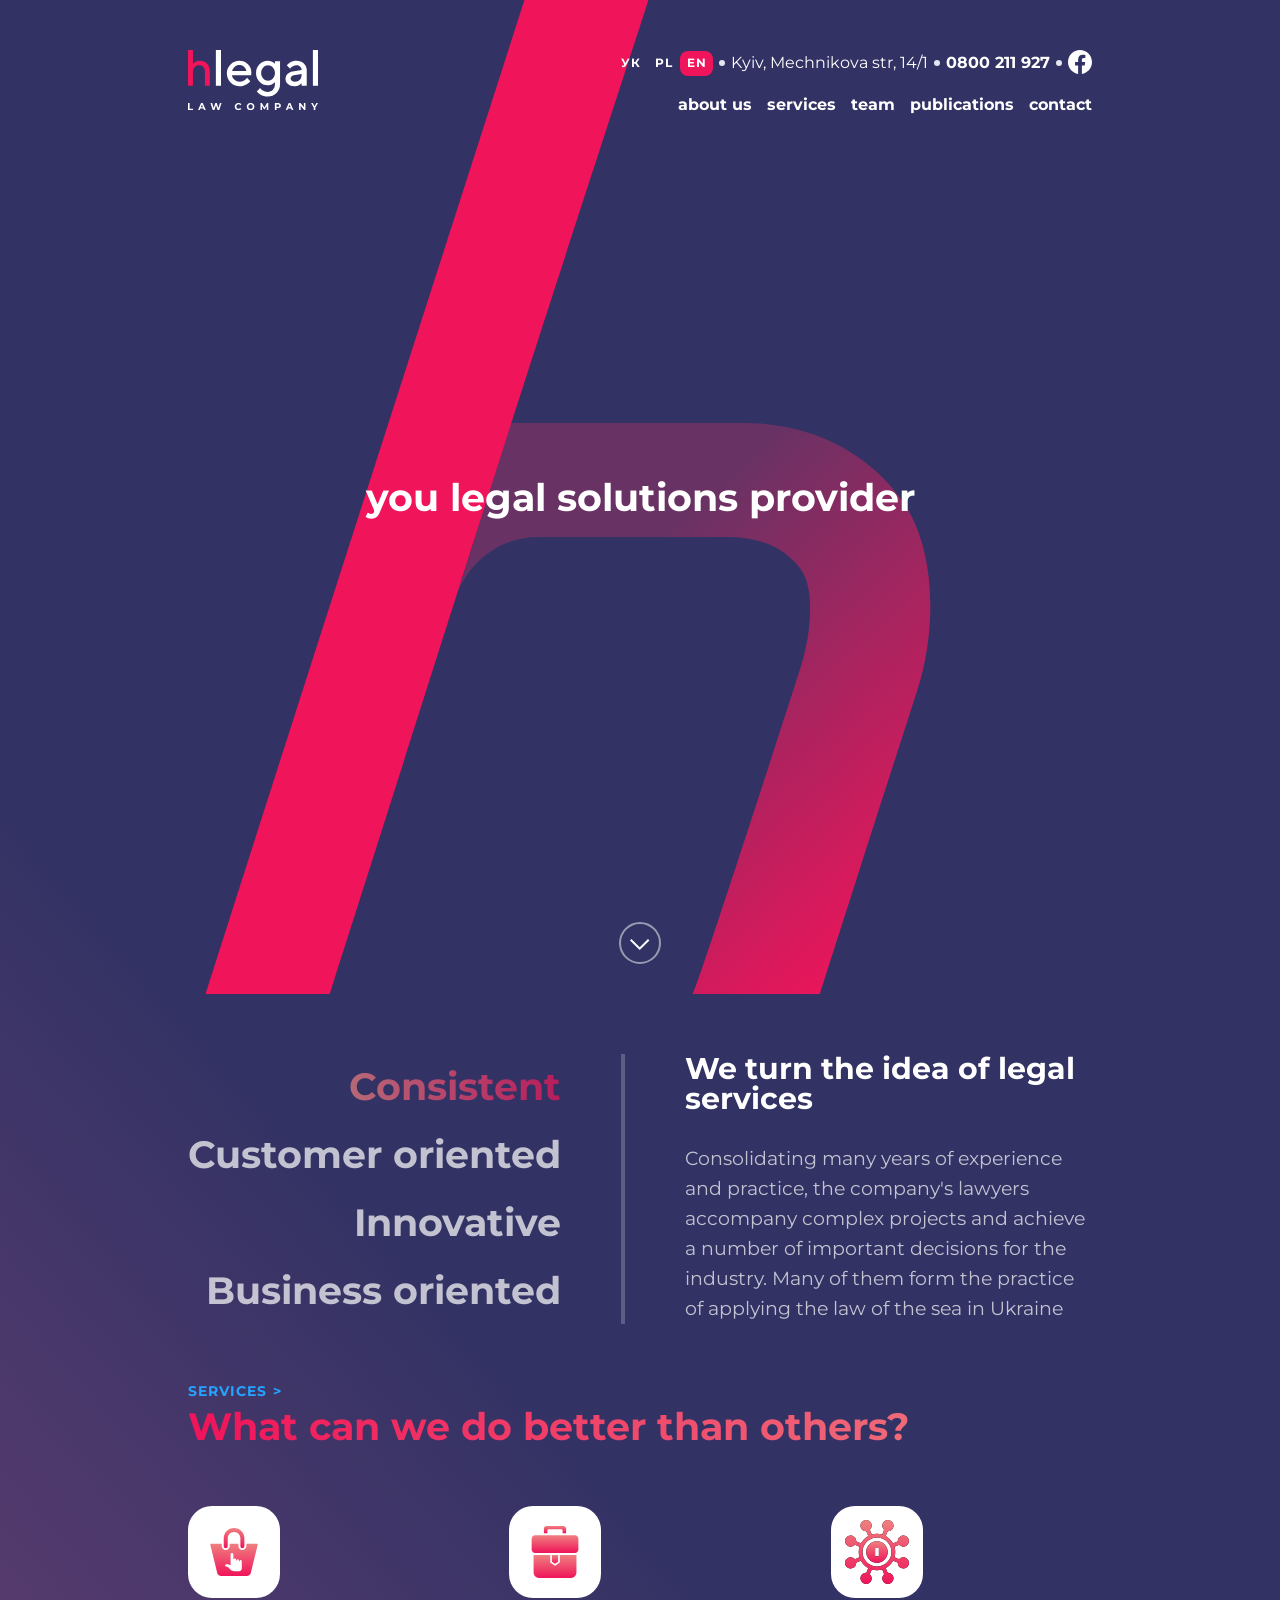
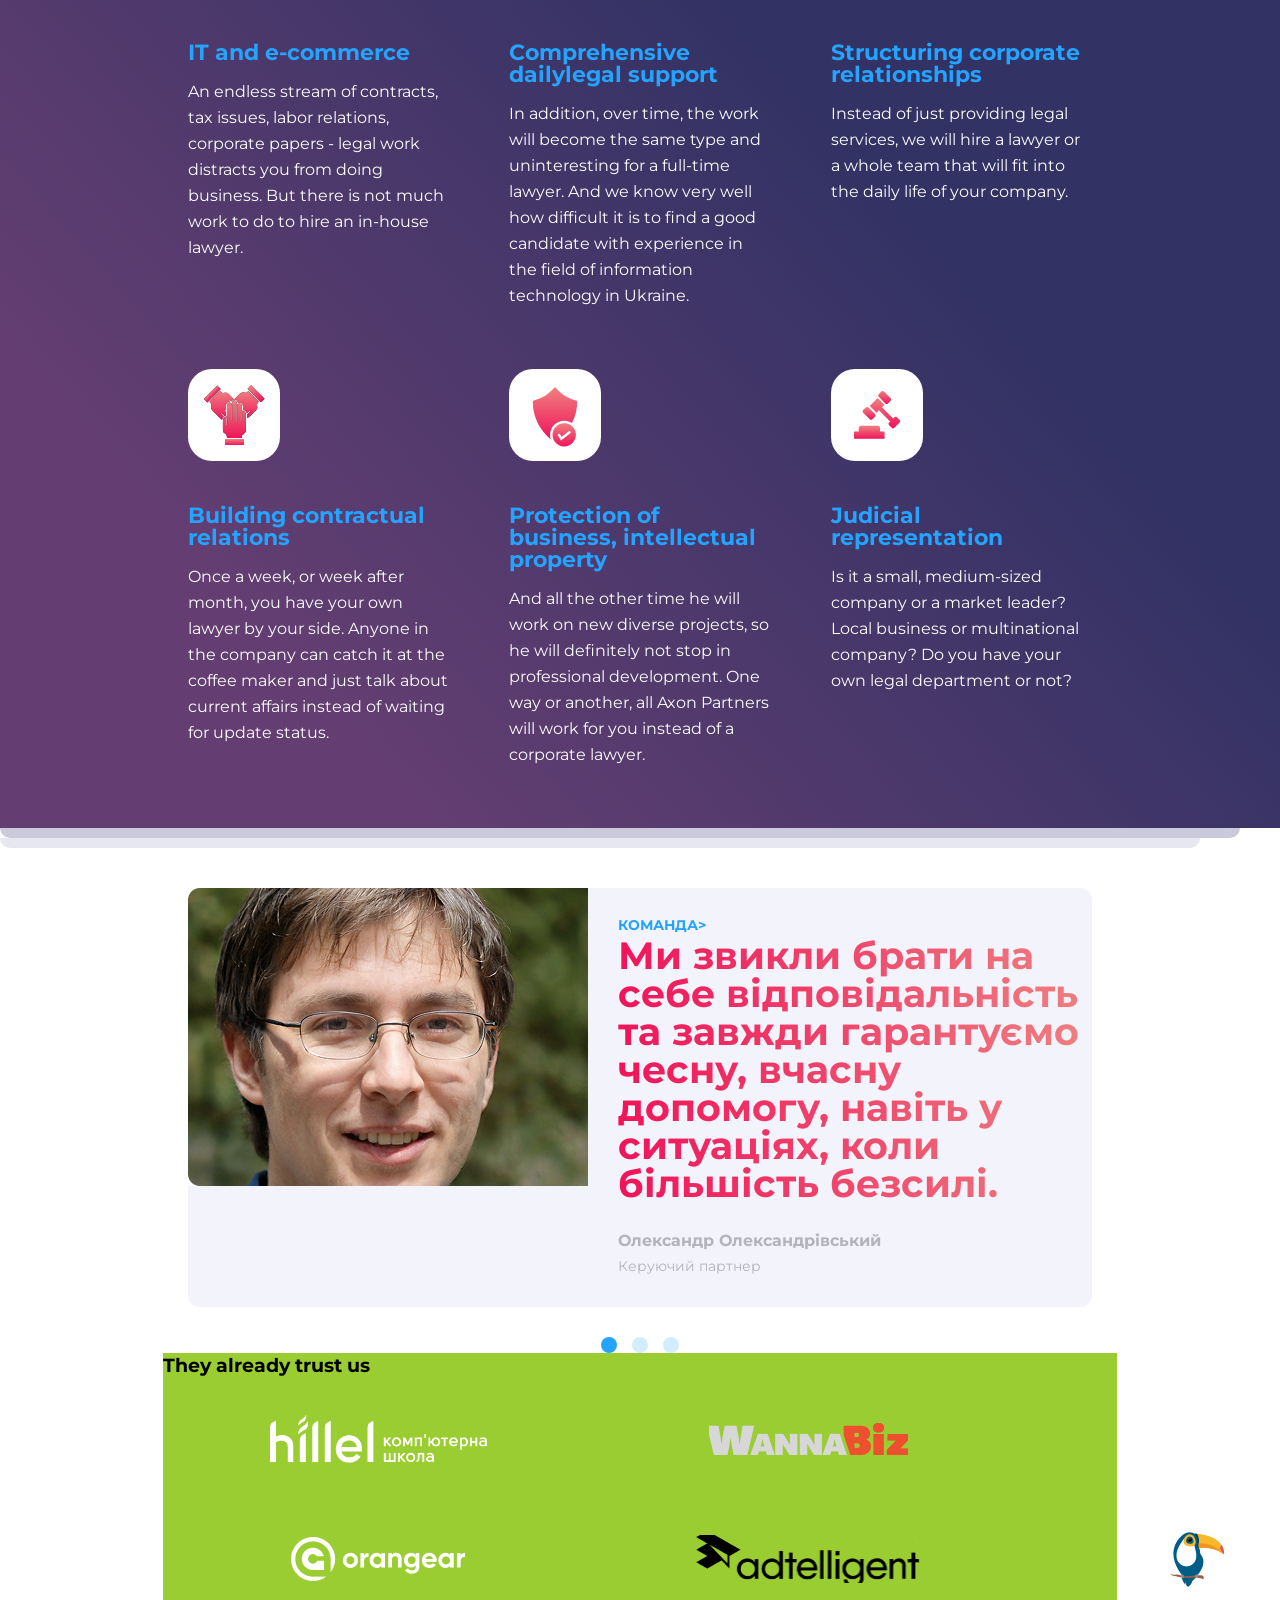
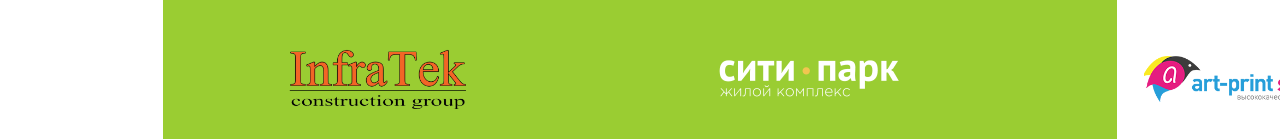
==== index.html @ 85527a56 "new commit" ====
<!DOCTYPE html>
<html lang="en">

    <head>
        <meta charset="UTF-8">
        <meta name="viewport" content="width=device-width, initial-scale=1.0">
        <title>Final-layout</title>
        <link rel="preconnect" href="https://fonts.googleapis.com">
        <link rel="preconnect" href="https://fonts.gstatic.com" crossorigin>
        <link href="https://fonts.googleapis.com/css2?family=Montserrat:ital,wght@0,100..900;1,100..900&family=Roboto:ital,wght@0,100..900;1,100..900&display=swap" rel="stylesheet">

        <link rel="stylesheet" href="./css/reset.css">
        <link rel="stylesheet" href="./css/styles.css">
    </head>
<body>
    
<div class="header-background">
 <div class="top">
    <img src="./images/hero.svg" alt="hero" class="top__image">
    <header class="container header">
        <div class="content header__content">
           <div class="header__logo">
            <img src="./images/Logo.svg" alt="logo">
           </div>


           <div class="header__contacts">
            <div class="header__languages">
                <a href="#" title="" class="header__language">УК</a>
                <a href="#" title="PL" class="header__language">PL</a>
                <a href="#" title="EN" class="header__language header__language--active">EN</a>
            </div>
           <address class="header__address">Kyiv, Mechnikova str, 14/1</address>
            <a href="tel:+0800211927" class="header__callback">0800 211 927</a>

            <a href="#" class="header__fb">
                <img src="./images/fb.svg" alt="Facebook">
            </a>
           </div>


           <nav class="header__menu">
            <ul class="header__menu-list">
                <li class="header__menu-item">
                    <a class="header__menu-link" href="#" title="about us">about us</a>
                </li>
                <li class="header__menu-item">
                    <a class="header__menu-link" href="#" title="services">services</a>
                </li>
                <li class="header__menu-item">
                    <a class="header__menu-link" href="#" title="team">team</a>
                </li>
                <li class="header__menu-item">
                    <a class="header__menu-link" href="#" title="publications">publications</a>
                </li>
                <li class="header__menu-item">
                    <a class="header__menu-link" href="#" title="contact">contact</a>
                </li>
            </ul>
           </nav>

        <a href="#" class="header__hamburger">
            <div></div>
        </a>
        

        </div>
    </header>

    <div class="container hero">
        <div class="content">

            <h1 class="hero__title">you legal solutions provider</h1>
            <a href="#anchor" class="hero__anchor">
                <svg width="20" height="12" viewBox="0 0 20 12" fill="none" xmlns="http://www.w3.org/2000/svg">
                    <path d="M0.707031 0.707031L9.70703 9.70703L18.707 0.707031" stroke="white" stroke-width="2"/>
                </svg>
            </a>


        </div>
    </div>
</div>

    <div class="container features">
        <div class="content">

        <div class="features__tab-widget">
          <div class="features__tab-links">
            <a href="#" class="features__tab-link features__tab-link--active">Consistent</a>
            <a href="#" class="features__tab-link">Customer oriented</a>
            <a href="#" class="features__tab-link">Innovative</a>
            <a href="#" class="features__tab-link">Business oriented</a>
        </div>

          <div class="features__tab-content">
                <h2 class="features__tab-title">We turn the idea of legal services</h2>

                <p class="features__tab-description">Consolidating many years of experience and practice, the company's lawyers accompany complex projects and achieve a number of important decisions for the industry. Many of them form the practice of applying the law of the sea in Ukraine </p>

             </div>
        </div>
    </div>
</div>

    <div class="container services">
        <div class="content">
            <a href="#" class="services__link">Services</a>
            <h2 class="services__title">What can we do better than others?</h2>

            <div class="services__offers">
            <div class="services__offer">
                <div class="services__img">
                    <img src="./images/Icon.svg" alt="icon">
                </div>
                    <h4 class="services__offer-title">IT and e-commerce</h4>
                    <p class="services__description">An endless stream of contracts, tax issues, labor relations, corporate papers - legal work distracts you from doing business. But there is not much work to do to hire an in-house lawyer.</p>
            </div>
            <div class="services__offer">
                <div class="services__img">
                     <img src="./images/bag.svg" alt="icon">
                </div>
                    <h4 class="services__offer-title">Comprehensive dailylegal support</h4>
                    <p class="services__description">In addition, over time, the work will become the same type and uninteresting for a full-time lawyer. And we know very well how difficult it is to find a good candidate with experience in the field of information technology in Ukraine.</p>
            </div>
            <div class="services__offer">
                <div class="services__img">
                    <img src="./images/star.svg" alt="icon">
                </div>
                    <h4 class="services__offer-title">Structuring corporate relationships</h4>
                    <p class="services__description">Instead of just providing legal services, we will hire a lawyer or a whole team that will fit into the daily life of your company.</p>
            </div>
            <div class="services__offer">
                <div class="services__img">
                    <img src="./images/hands.svg" alt="icon">
                </div>
                    <h4 class="services__offer-title">Building contractual relations</h4>
                    <p class="services__description">Once a week, or week after month, you have your own lawyer by your side. Anyone in the company can catch it at the coffee maker and just talk about current affairs instead of waiting for update status.</p>
            </div>
            <div class="services__offer">
                <div class="services__img">
                    <img src="./images/shield.svg" alt="icon">
                </div>
                    <h4 class="services__offer-title">Protection of business, intellectual property</h4>
                    <p class="services__description">And all the other time he will work on new diverse projects, so he will definitely not stop in professional development. One way or another, all Axon Partners will work for you instead of a corporate lawyer.</p>
            </div>
            <div class="services__offer">
                <div class="services__img">
                    <img src="./images/hammer.svg" alt="icon">
                </div>
                    <h4 class="services__offer-title">Judicial representation</h4>
                    <p class="services__description">Is it a small, medium-sized company or a market leader? Local business or multinational company? Do you have your own legal department or not?</p>
            </div>
            </div>
        </div>
    </div>
</div>  


<section class="container testimonial">
    <div class="content">
        
        <!-- Сама картка, яка об'єднує і фото, і текст -->
        <div class="testimonial__card">
            
            <!-- Медіа-блок з фотографіяєю -->
            <div class="testimonial__media">
                <picture>
                    <source srcset="./images/image1x.jpg 1x, ./images/image2x.jpg 2x">
                    <img src="./images/image1x.jpg" alt="Олександр Олександрівський" loading="lazy">
                </picture>
            </div>

            <!-- Текстовий блок картки -->
            <div class="testimonial__content">
                <div class="testimonial__label">Команда</div>
                <blockquote class="testimonial__quote">
                    Ми звикли брати на себе відповідальність та завжди гарантуємо чесну, вчасну допомогу, навіть у ситуаціях, коли більшість безсилі.
                </blockquote>
                <h3 class="testimonial__author">Олександр Олександрівський</h3>
                <p class="testimonial__position">Керуючий партнер</p>
            </div>
            
        </div> <!-- /testimonial-card -->

    </div>

        <div class="testimonial__pagination">
            <div class="testimonial__dot-active"></div>
            <div class="testimonial__dot"></div>
            <div class="testimonial__dot"></div>
        </div>

</section>




<section class="partners__container">
    <div class="partners__content">
        <h3 class="partners__title">They already trust us</h3>

        <div class="partners__items">

            <a href="" class="partners__item">
                <img src="./images/parthers/hillel.svg" alt="hillel" class="partners__logo">
            </a>

            <a href="" class="partners__item">
                <img src="./images/parthers/wannabiz.svg" alt="wannabiz" class="partners__logo">
            </a>

            <a href="" class="partners__item">
                <img src="./images/parthers/tapgerine.svg" alt="tapgerine" class="partners__logo">
            </a>

            <a href="" class="partners__item">
                <img src="./images/parthers/3dlook.svg" alt="3dlook" class="partners__logo">
            </a>

            <a href="" class="partners__item">
                <img src="./images/parthers/orangear.svg" alt="orangear" class="partners__logo">
            </a>

            <a href="" class="partners__item">
                <img src="./images/parthers/adtellignet.svg" alt="adtellignet" class="partners__logo">
            </a>

            <a href="" class="partners__item">
                <img src="./images/parthers/clickky.svg" alt="clickky" class="partners__logo">
            </a>

            <a href="" class="partners__item">
                <img src="./images/parthers/ecolease.svg" alt="ecolease" class="partners__logo">
            </a>

            <a href="" class="partners__item">
                <img src="./images/parthers/infatek.svg" alt="infatek" class="partners__logo">
            </a>

            <a href="" class="partners__item">
                <img src="./images/parthers/citypark.svg" alt="citypark" class="partners__logo">
            </a>

            <a href="" class="partners__item">
                <img src="./images/parthers/art-print-studio.svg" alt="art-print-studio" class="partners__logo">
            </a>

            <a href="" class="partners__item">
                <img src="./images/parthers/ultimate-card.svg" alt="ultimate-card" class="partners__logo">
            </a>
            

        </div>

    </div>
</section>
     
</body>
</html>
---- css/styles.css ----
.container .content {
  width: 1600px;
  margin: 0 auto;
}
@media (max-width: 1680px) {
  .container .content {
    width: 1320px;
  }
}
@media (max-width: 1400px) {
  .container .content {
    width: 904px;
  }
}
@media (max-width: 984px) {
  .container .content {
    width: 648px;
  }
}
@media (max-width: 728px) {
  .container .content {
    width: 100%;
  }
}

@media (max-width: 728px) {
  .partners {
    padding-left: 0;
    padding-right: 0;
  }
}
.partners__container {
  width: 1650px;
  margin: 0 auto;
}
@media (max-width: 1680px) {
  .partners__container {
    width: 1370px;
  }
}
@media (max-width: 1400px) {
  .partners__container {
    width: 954px;
  }
}
@media (max-width: 984px) {
  .partners__container {
    width: 100%;
  }
}

body {
  font-family: Montserrat;
  font-weight: 400;
  font-size: 16px;
  line-height: 26px;
  letter-spacing: 0%;
  font-optical-sizing: auto;
  font-style: normal;
  color: black;
  color: black;
}

.header-background {
  background: linear-gradient(228.57deg, #323264 11.93%, #323264 57.17%, #643E72 87.46%);
  color: white;
  position: relative;
  margin-bottom: 20px;
}
.header-background::before {
  content: "";
  width: calc(100% - 40px);
  position: absolute;
  top: 100%;
  height: 10px;
  background-color: rgb(202, 202, 219);
  justify-self: center;
  display: block;
  border-bottom-left-radius: 12px;
  border-bottom-right-radius: 12px;
}
.header-background::after {
  content: "";
  width: calc(100% - 80px);
  position: absolute;
  top: calc(100% + 10px);
  height: 10px;
  background-color: rgb(231, 231, 242);
  justify-self: center;
  display: block;
  border-bottom-left-radius: 12px;
  border-bottom-right-radius: 12px;
}

.anchor {
  display: inline-block;
  border: solid white;
  border-width: 0 2px 2px 0;
  padding: 5px;
  transform: rotate(45deg);
}

@media (max-width: 728px) {
  .container {
    padding-left: 30px;
    padding-right: 30px;
  }
}

.header {
  z-index: 2;
}
@media (max-width: 728px) {
  .header {
    padding-left: 15px;
    padding-right: 15px;
  }
}
.header__content {
  display: grid;
  grid-template-areas: "logo contacts" "logo menu";
  padding-top: 50px;
}
@media (max-width: 984px) {
  .header__content {
    grid-template-areas: "contacts" "logo" "menu";
  }
}
@media (max-width: 728px) {
  .header__content {
    grid-template-areas: "contacts contacts" "logo hamburger";
    padding-top: 0;
  }
}
.header__logo {
  width: fit-content;
  grid-area: logo;
  height: fit-content;
}
@media (max-width: 984px) {
  .header__logo {
    margin-bottom: 30px;
  }
}
@media (max-width: 728px) {
  .header__logo {
    width: 70px;
    margin-top: 15px;
    margin-bottom: 0;
  }
  .header__logo img {
    width: 100%;
  }
}
.header__contacts {
  width: fit-content;
  margin-left: auto;
  grid-area: contacts;
  display: flex;
  margin-bottom: 16px;
}
@media (max-width: 984px) {
  .header__contacts {
    margin-left: initial;
    margin-bottom: 30px;
  }
}
@media (max-width: 728px) {
  .header__contacts {
    background-color: rgba(245, 245, 250, 0.2);
    padding-top: 10px;
    padding-bottom: 10px;
    padding-left: 15px;
    padding-right: 15px;
    width: 100%;
    box-sizing: content-box;
    margin-left: -15px;
    margin-bottom: 0;
  }
}
.header__menu {
  width: fit-content;
  margin-left: auto;
  grid-area: menu;
  height: fit-content;
}
@media (max-width: 984px) {
  .header__menu {
    margin-left: initial;
  }
}
@media (max-width: 728px) {
  .header__menu {
    display: none;
  }
}
.header__hamburger {
  display: none;
  height: 32px;
  width: 32px;
  grid-area: hamburger;
  margin-left: auto;
  align-items: center;
  justify-content: center;
  margin-top: 12.5px;
}
@media (max-width: 728px) {
  .header__hamburger {
    display: flex;
  }
}
.header__hamburger div {
  width: 18px;
  height: 14px;
  border-top: 2.5px solid white;
  border-bottom: 2.5px solid white;
  position: relative;
  display: flex;
  align-items: center;
}
.header__hamburger div::after {
  content: "";
  background-color: white;
  width: 18px;
  height: 2px;
  position: absolute;
}
.header__languages {
  display: flex;
  position: relative;
  align-items: center;
  display: flex;
  margin-right: 18px;
}
.header__languages::after {
  content: "";
  background-color: #e6e6f0;
  width: 6px;
  height: 6px;
  border-radius: 50%;
  display: block;
  position: absolute;
  left: calc(100% + 6px);
}
@media (max-width: 728px) {
  .header__languages::after {
    content: none;
  }
}
.header__language {
  font-weight: 700;
  font-size: 12px;
  line-height: 100%;
  letter-spacing: 1px;
  color: white;
  width: 33px;
  height: 25px;
  display: flex;
  align-items: center;
  justify-content: center;
  border-radius: 8px;
  cursor: pointer;
  transition: none;
}
.header__language--active {
  background-color: #f0145a;
  border-radius: 8px;
  pointer-events: none;
}
.header__language:hover {
  background-color: #f0145a;
  transition: background-color 0.5s ease;
}
.header__address {
  font-style: normal;
  position: relative;
  align-items: center;
  display: flex;
  margin-right: 18px;
}
.header__address::after {
  content: "";
  background-color: #e6e6f0;
  width: 6px;
  height: 6px;
  border-radius: 50%;
  display: block;
  position: absolute;
  left: calc(100% + 6px);
}
@media (max-width: 728px) {
  .header__address::after {
    content: none;
  }
}
@media (max-width: 728px) {
  .header__address {
    display: none;
  }
}
.header__callback {
  font-weight: 700;
  font-size: 16px;
  color: white;
  position: relative;
  align-items: center;
  display: flex;
  margin-right: 18px;
}
.header__callback::after {
  content: "";
  background-color: #e6e6f0;
  width: 6px;
  height: 6px;
  border-radius: 50%;
  display: block;
  position: absolute;
  left: calc(100% + 6px);
}
@media (max-width: 728px) {
  .header__callback::after {
    content: none;
  }
}
@media (max-width: 728px) {
  .header__callback {
    margin-left: auto;
  }
}
@media (max-width: 728px) {
  .header__fb {
    display: none;
  }
}
.header__menu-list {
  display: flex;
  gap: 15px;
}
.header__menu-link {
  font-weight: 700;
  font-size: 16px;
  color: #ffffff;
}

.hero {
  z-index: 3;
}
.hero .content {
  padding-bottom: 30px;
}
.hero__title {
  margin-top: 361px;
  margin-bottom: 405px;
  font-weight: 700;
  font-size: 38px;
  line-height: 100%;
  text-align: center;
}
@media (max-width: 984px) {
  .hero__title {
    margin-top: 269px;
    margin-bottom: 405px;
  }
}
@media (max-width: 728px) {
  .hero__title {
    margin-top: 129px;
    margin-bottom: 159px;
    margin-left: auto;
    margin-right: auto;
    width: 50%;
    display: flex;
    justify-content: center;
    aling-items: center;
  }
}
.hero__anchor {
  color: white;
  margin: 0 auto;
  display: flex;
  width: 42px;
  height: 42px;
  align-items: center;
  justify-content: center;
  border: 2px solid rgba(255, 255, 255, 0.5);
  border-radius: 50%;
}
.hero__anchor svg {
  position: relative;
  top: 2px;
}

.top {
  position: relative;
  display: flex;
  flex-direction: column;
  overflow: hidden;
}
.top__image {
  position: absolute;
  margin: 0 auto;
  align-self: center;
  z-index: 1;
  height: 100%;
}

.features .content {
  padding-top: 60px;
  padding-bottom: 60px;
}
.features__tab-widget {
  display: flex;
  width: 85%;
  margin-left: auto;
  margin-right: auto;
}
@media (max-width: 1400px) {
  .features__tab-widget {
    width: 100%;
  }
}
@media (max-width: 984px) {
  .features__tab-widget {
    flex-direction: column;
  }
}
.features__tab-links {
  flex: 1;
  display: flex;
  flex-direction: column;
  align-items: flex-end;
  gap: 30px;
  justify-content: center;
  border-right: 4px solid rgba(255, 255, 255, 0.3019607843);
  padding-right: 60px;
  opacity: 0.7;
  white-space: nowrap;
}
@media (max-width: 984px) {
  .features__tab-links {
    border-right: none;
    padding-bottom: 30px;
    flex-direction: row;
    overflow-x: scroll;
    justify-content: flex-start;
    position: absolute;
    left: 0;
    width: calc(100vw - 25px);
    padding-left: calc((100% - 648px) / 2);
    padding-right: calc((100% - 648px) / 2);
  }
}
@media (max-width: 728px) {
  .features__tab-links {
    padding-left: 30px;
    padding-right: 30px;
  }
}
.features__tab-links::-webkit-scrollbar {
  display: none;
}
.features__tab-link {
  color: white;
  font-weight: 700;
  font-size: 38px;
  line-height: 100%;
}
.features__tab-link--active {
  pointer-events: none;
  background: linear-gradient(90.13deg, #EF8080 0.84%, #F0145A 99.96%);
  -webkit-background-clip: text;
  background-clip: text;
  -wabkit-text-fill-color: transparent;
  color: transparent;
}
.features__tab-link:hover {
  color: rgb(240, 20, 90);
}
.features__tab-content {
  flex: 2;
  justify-content: center;
  flex-direction: column;
  display: flex;
  padding-left: 60px;
}
@media (max-width: 984px) {
  .features__tab-content {
    padding-top: 30px;
    border-top: 4px solid rgba(255, 255, 255, 0.3019607843);
    padding-left: 0;
    margin-top: 68px;
  }
}
.features__tab-title {
  margin-bottom: 30px;
  font-weight: 700;
  font-size: 30px;
  line-height: 100%;
}
.features__tab-description {
  font-weight: 400;
  font-size: 19px;
  line-height: 30px;
  opacity: 0.7;
}

.services .content {
  padding-bottom: 60px;
}
.services__link {
  margin-bottom: 10px;
  font-weight: 700;
  font-size: 14px;
  line-height: 100%;
  letter-spacing: 1px;
  text-transform: uppercase;
  color: #24A3FF;
  position: relative;
  display: flex;
  align-items: center;
  width: fit-content;
}
.services__link::after {
  content: ">";
  position: absolute;
  left: calc(100% + 5.5px);
}
.services__link:hover {
  color: #F0145A;
}
.services__title {
  margin-bottom: 60px;
  font-weight: 700;
  font-size: 38px;
  line-height: 100%;
  pointer-events: none;
  background: linear-gradient(90.13deg, #F0145A 0.84%, #EF8080 99.96%);
  -webkit-background-clip: text;
  background-clip: text;
  -wabkit-text-fill-color: transparent;
  color: transparent;
}
.services__offers {
  display: flex;
  flex-wrap: wrap;
  gap: 60px;
}
.services__offer {
  width: calc(33.3333333333% - 40px);
}
@media (max-width: 984px) {
  .services__offer {
    width: calc(50% - 40px);
  }
}
@media (max-width: 728px) {
  .services__offer {
    width: 100%;
  }
}
.services__img {
  width: 92px;
  height: 92px;
  border-radius: 24px;
  padding: 14px;
  background-color: white;
  margin-bottom: 44px;
}
.services__offer-title {
  font-weight: 700;
  font-size: 22px;
  line-height: 100%;
  color: #24A3FF;
  padding-bottom: 15px;
}
.testimonial {
  margin-top: 60px;
}
.testimonial__card {
  display: flex;
  align-items: flex-start;
  background-color: #f3f3fc;
  border-radius: 12px;
  margin: 0 auto;
}
.testimonial__media {
  padding-right: 30px;
}
.testimonial__label {
  font-weight: 700;
  font-size: 14px;
  line-height: 100%;
  text-transform: uppercase;
  color: #24a3ff;
  padding-top: 30px;
  padding-bottom: 5px;
}
.testimonial__label::after {
  content: ">";
}
.testimonial__quote {
  font-weight: 700;
  font-size: 38px;
  line-height: 100%;
  background: linear-gradient(90.13deg, #F0145A 0.84%, #EF8080 99.96%);
  -webkit-background-clip: text;
  background-clip: text;
  -webkit-text-fill-color: transparent;
  width: fit-content;
}
.testimonial__author {
  font-weight: 700;
  font-size: 16px;
  line-height: 100%;
  padding-bottom: 6px;
  color: #b3b3ba;
  padding-top: 30px;
  padding-bottom: 6px;
}
.testimonial__position {
  font-weight: 400;
  font-size: 14px;
  line-height: 22px;
  padding-bottom: 30px;
  color: rgb(179, 179, 186);
}
.testimonial__pagination {
  display: flex;
  justify-content: center;
  gap: 15px;
  padding-top: 30px;
}
.testimonial__dot {
  width: 16px;
  height: 16px;
  border-radius: 50%;
  background-color: #24a3ff;
  opacity: 20%;
  cursor: pointer;
  transition: opacity 0.3s ease;
}
.testimonial__dot-active {
  width: 16px;
  height: 16px;
  border-radius: 50%;
  background: rgb(36, 163, 255);
  cursor: pointer;
}
.testimonial__dot:hover {
  opacity: 0.6;
}

.partners__container {
  background-color: yellowgreen;
}
.partners__items {
  display: grid;
  grid-template-columns: 1fr 1fr 1fr 1fr;
  justify-items: center;
}
.partners__item {
  display: flex;
  align-items: center;
  justify-content: center;
  width: 430px;
  height: 120px;
}

/*# sourceMappingURL=styles.css.map */
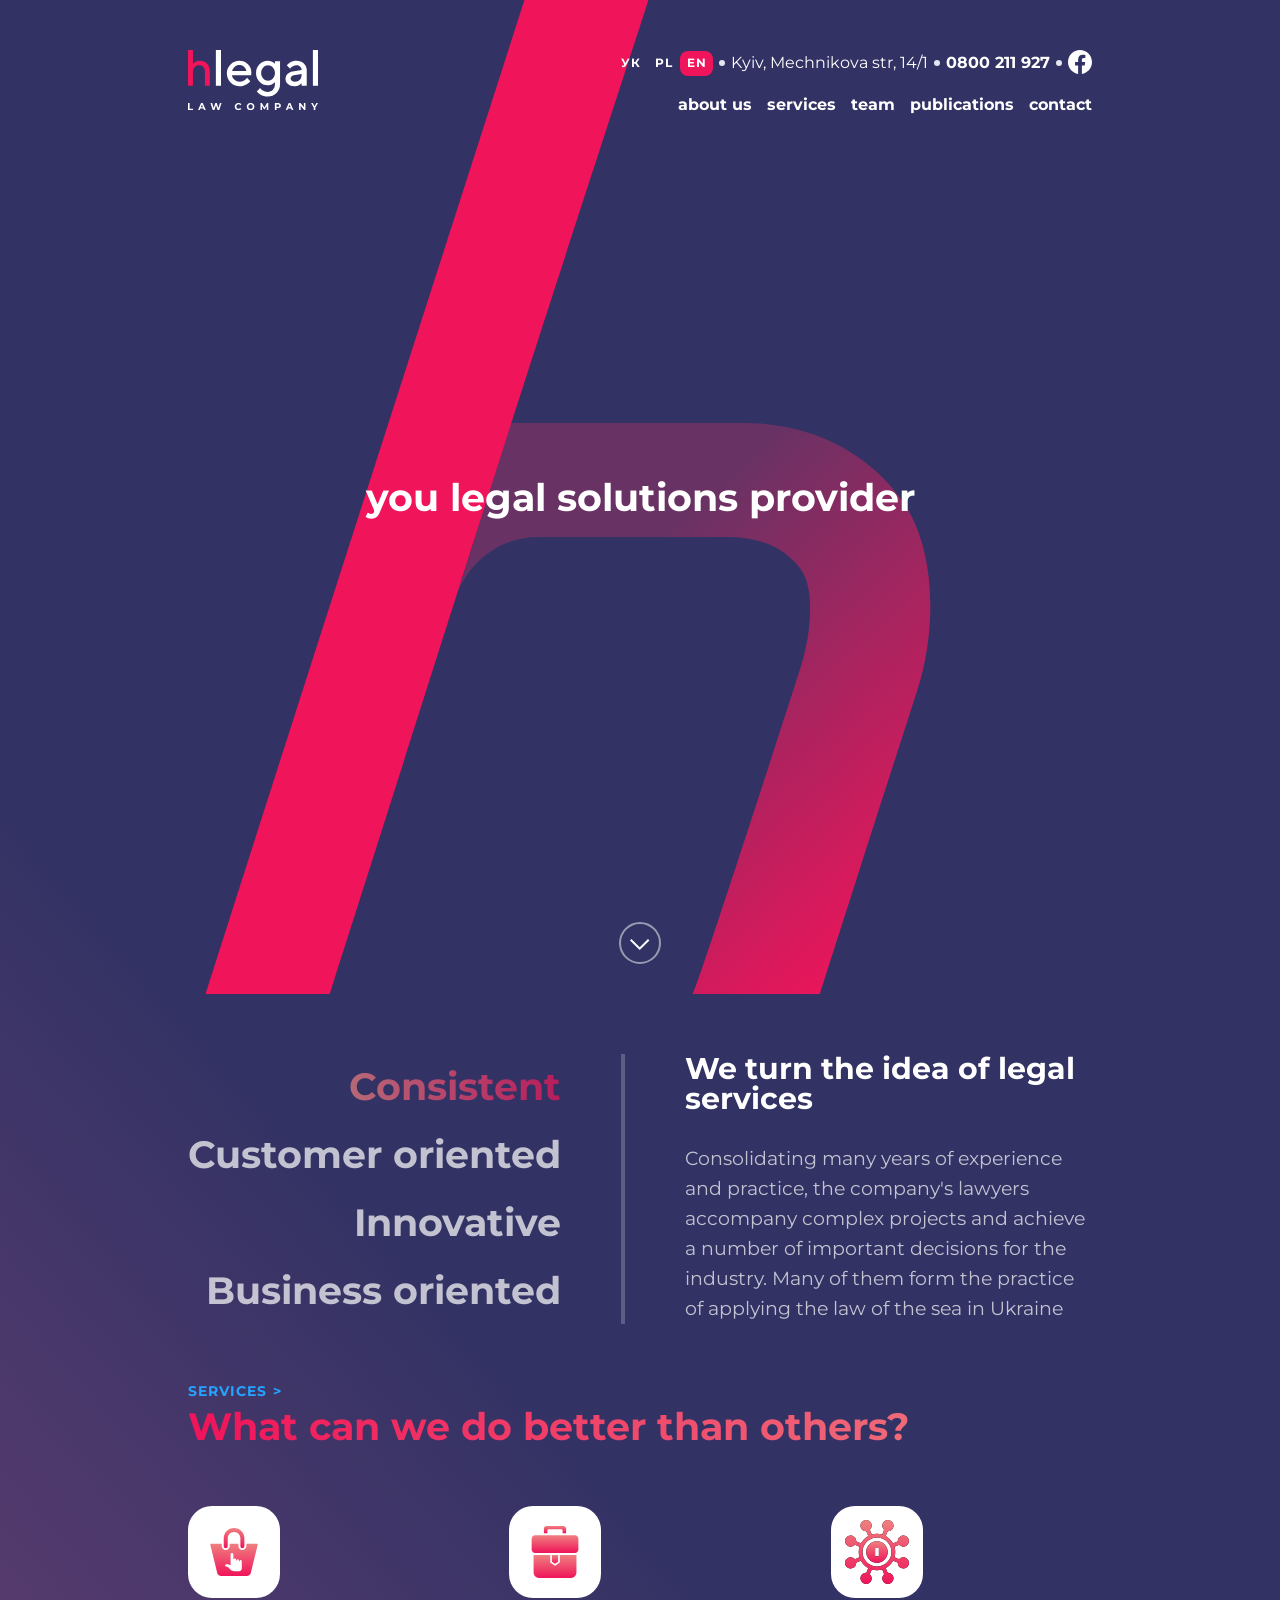
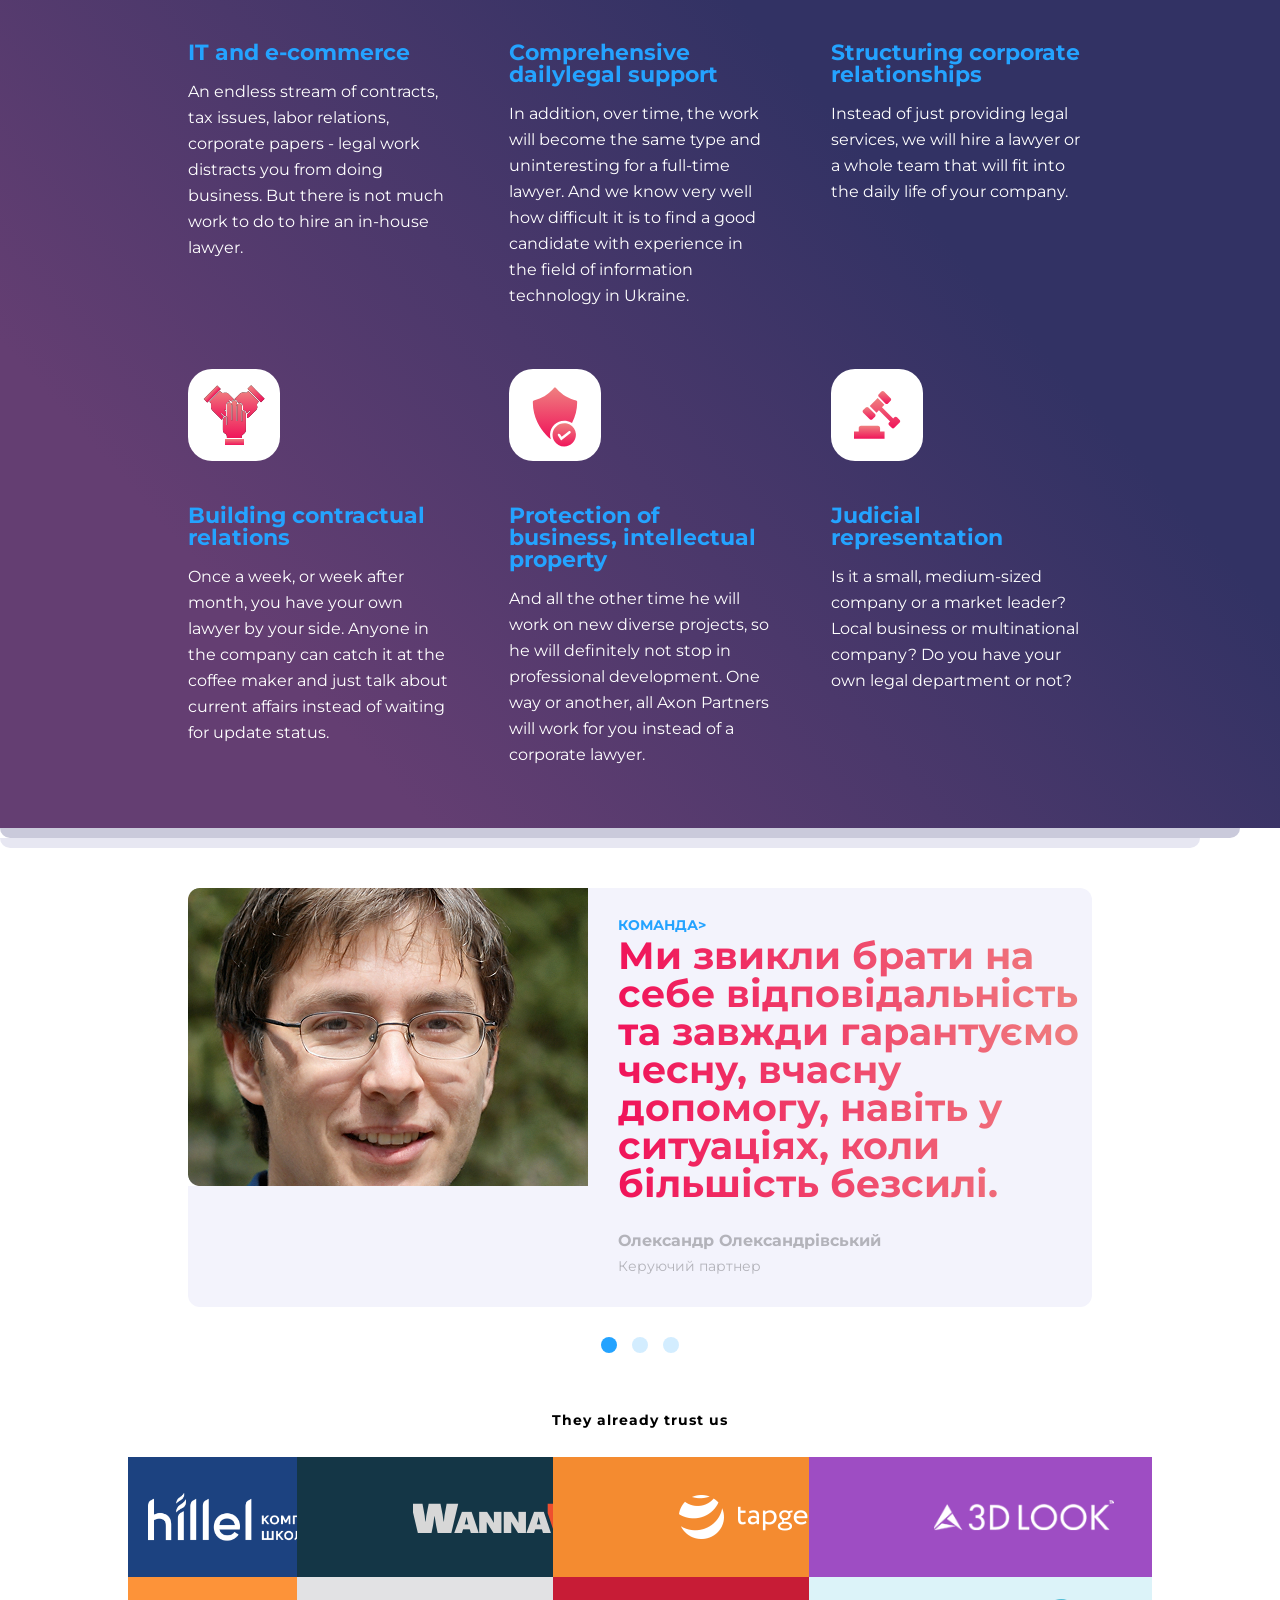
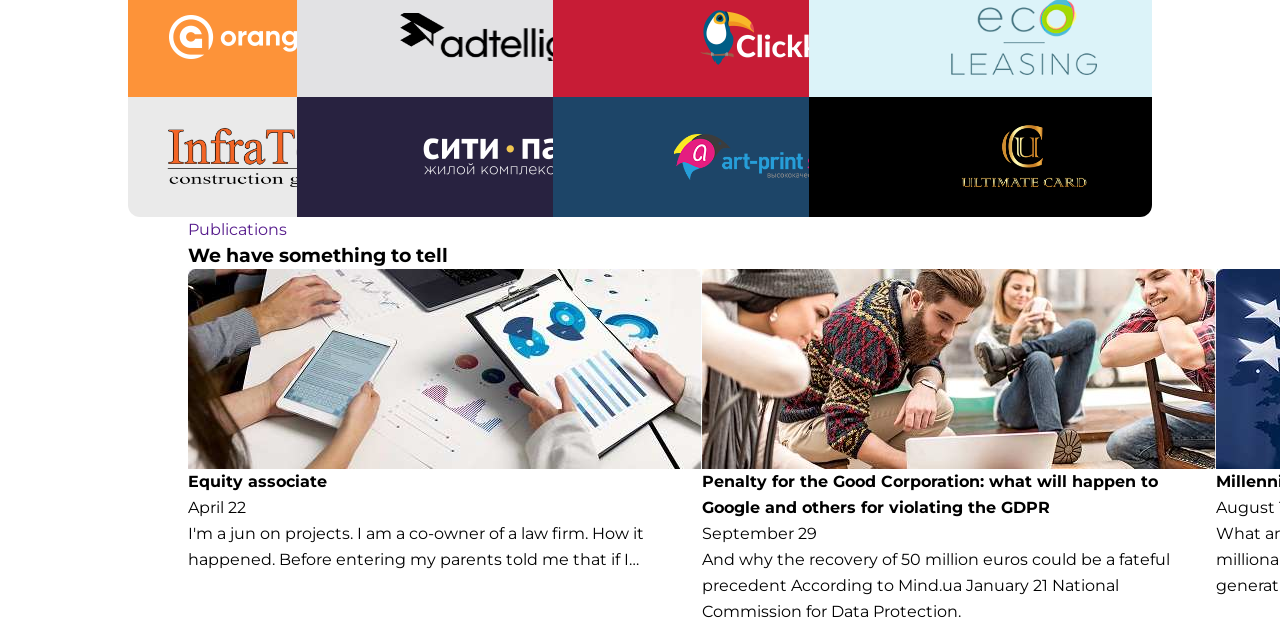
==== commit 01b62201: "new section publications" ====
--- a/index.html
+++ b/index.html
@@ -255,6 +255,59 @@
 
     </div>
 </section>
+
+<section class="publications container ">
+    <div class="content">
+
+            <a href="" class="publications__link">Publications</a>
+            <h3 class="publications__title">We have something to tell</h3>
+        
+            <div class="publications__list">
+
+                <article class="pub-card">
+
+                    <div class="pub-card__image-wrapper">
+                        <img class="pub-card__image" src="./images/jpeg/Cover.jpg" alt="...">
+                    </div>
+
+                    <div class="pub-card__content">
+                        <h4 class="pub-card__title">Equity associate</h4>
+                        <time class="pub-card__date" datetime="2026-04-22">April 22</time>
+                        <p class="pub-card__text">I'm a jun on projects. I am a co-owner of a law firm. How it happened. Before entering my parents told me that if I…</p>
+                    </div>
+                    
+                </article>
+
+                <article class="pub-card">
+
+                    <div class="pub-card__image-wrapper">
+                        <img class="pub-card__image" src="./images/jpeg/Cover2.jpg" alt="...">
+                    </div>
+
+                    <div class="pub-card__content">
+                        <h4 class="pub-card__title">Penalty for the Good Corporation: what will happen to Google and others for violating the GDPR</h4>
+                        <time class="pub-card__date" datetime="2026-04-22">September 29</time>
+                        <p class="pub-card__text">And why the recovery of 50 million euros could be a fateful precedent According to Mind.ua January 21 National Commission for Data Protection.</p>
+                    </div>
+
+                </article>
+
+                <article class="pub-card">
+
+                    <div class="pub-card__image-wrapper">
+                        <img class="pub-card__image" src="images/jpeg/Cover3.jpg" alt="...">
+                    </div>
+
+                    <div class="pub-card__content">
+                        <h4 class="pub-card__title">Millennial Testament</h4>
+                        <time class="pub-card__date" datetime="2026-04-22">August 19</time>
+                        <p class="pub-card__text">What and how modern vloggers, opinion leaders and crypto-millionaires will inherit A typical legacy of the Ukrainian generation X looks like this: an apartment in…</p>
+                    </div>
+
+                </article>
+            </div>        
+    </div>
+</section>
      
 </body>
 </html>
--- a/css/styles.css
+++ b/css/styles.css
@@ -30,17 +30,17 @@
   }
 }
 .partners__container {
-  width: 1650px;
+  width: 1720px;
   margin: 0 auto;
 }
 @media (max-width: 1680px) {
   .partners__container {
-    width: 1370px;
+    width: 1440px;
   }
 }
 @media (max-width: 1400px) {
   .partners__container {
-    width: 954px;
+    width: 1024px;
   }
 }
 @media (max-width: 984px) {
@@ -651,12 +651,15 @@
 }
 
 .partners__container {
-  background-color: yellowgreen;
+  margin-top: 60px;
 }
 .partners__items {
   display: grid;
-  grid-template-columns: 1fr 1fr 1fr 1fr;
+  grid-template-columns: repeat(4, minmax(0, 430px));
   justify-items: center;
+  padding-top: 30px;
+  border-radius: 12px;
+  overflow: hidden;
 }
 .partners__item {
   display: flex;
@@ -665,5 +668,54 @@
   width: 430px;
   height: 120px;
 }
+.partners__item:nth-child(1) {
+  background-color: #1c4280;
+  border-top-left-radius: 12px;
+}
+.partners__item:nth-child(2) {
+  background-color: #143646;
+}
+.partners__item:nth-child(3) {
+  background-color: #f48b30;
+}
+.partners__item:nth-child(4) {
+  background-color: #9e4dc3;
+  border-top-right-radius: 12px;
+}
+.partners__item:nth-child(5) {
+  background-color: #fd9339;
+}
+.partners__item:nth-child(6) {
+  background-color: #e2e2e4;
+}
+.partners__item:nth-child(7) {
+  background-color: #c71c36;
+}
+.partners__item:nth-child(8) {
+  background-color: #dcf3f9;
+}
+.partners__item:nth-child(9) {
+  background-color: #eaeaea;
+}
+.partners__item:nth-child(10) {
+  background-color: #282240;
+}
+.partners__item:nth-child(11) {
+  background-color: #1d4568;
+}
+.partners__item:nth-child(12) {
+  background-color: #000000;
+}
+.partners__title {
+  text-align: center;
+  font-weight: 700;
+  font-size: 14px;
+  line-height: 100%;
+  letter-spacing: 1px;
+}
+
+.publications__list {
+  display: flex;
+}
 
 /*# sourceMappingURL=styles.css.map */
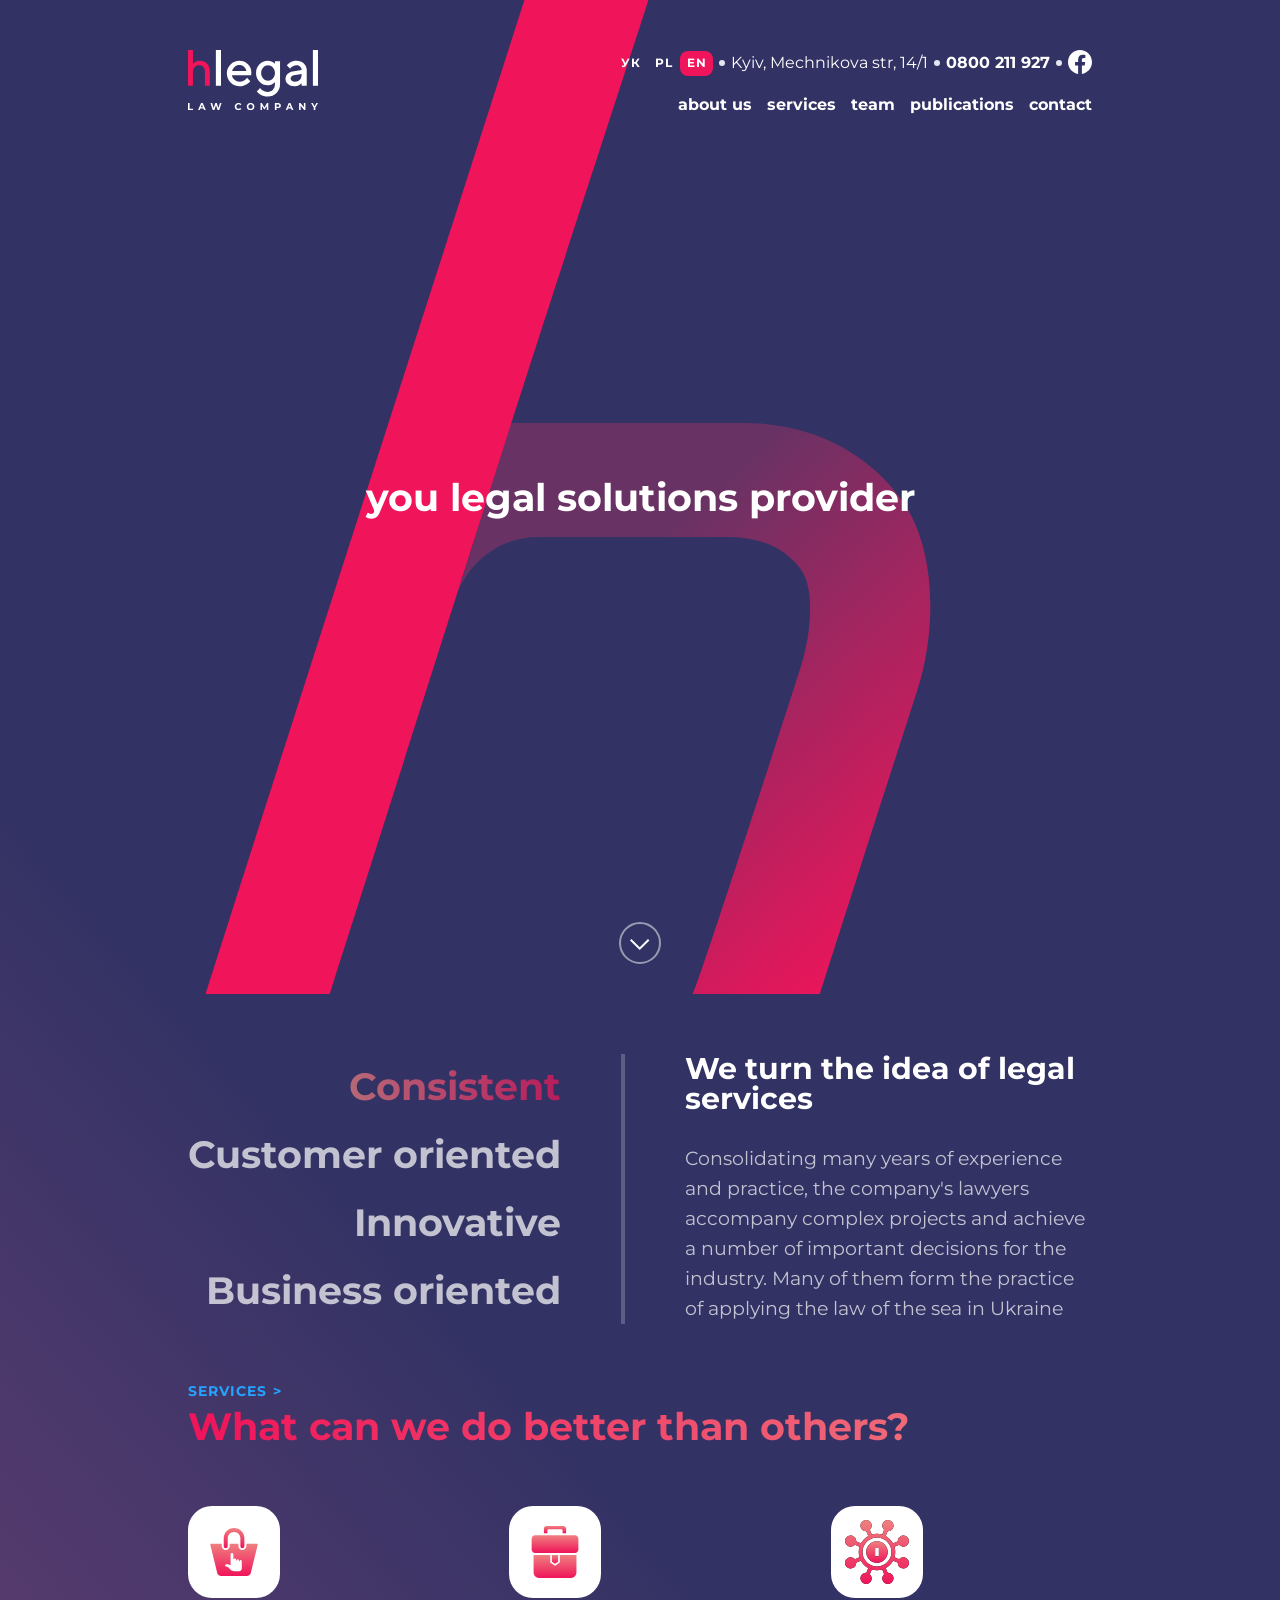
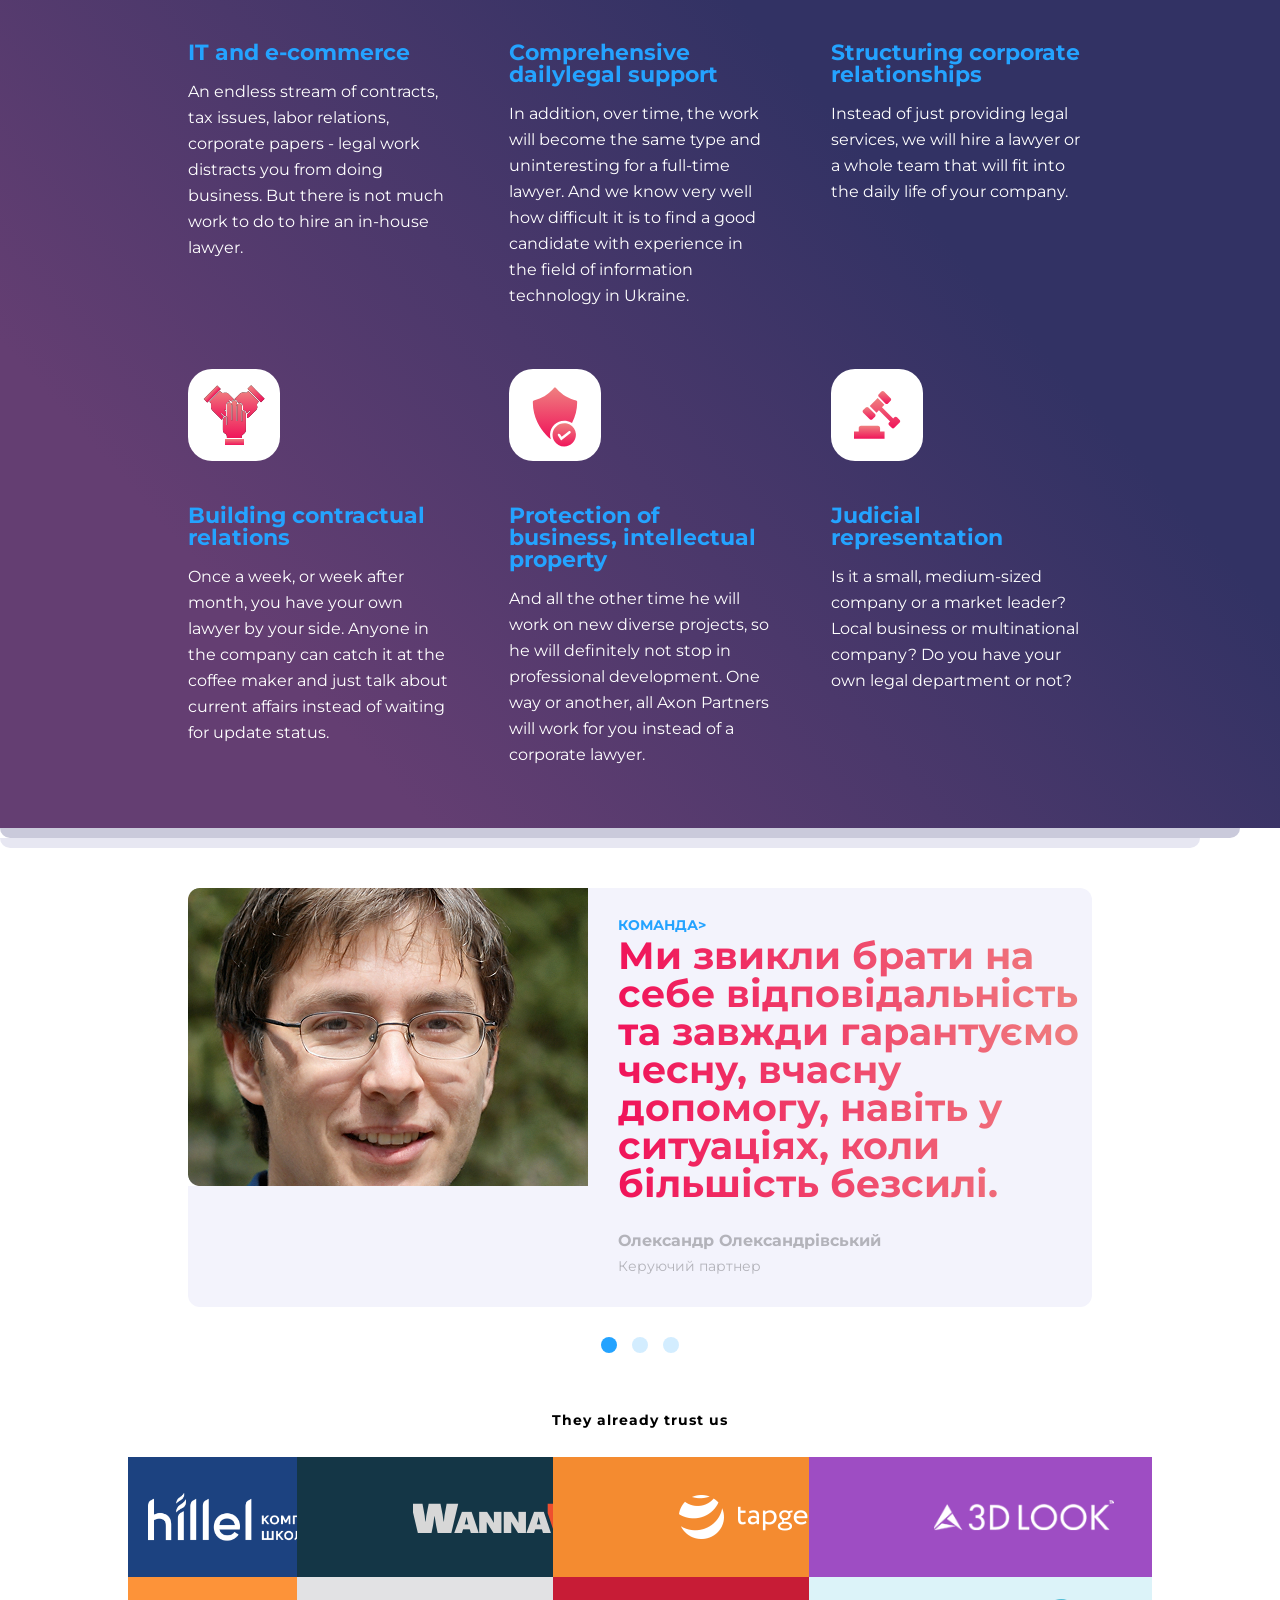
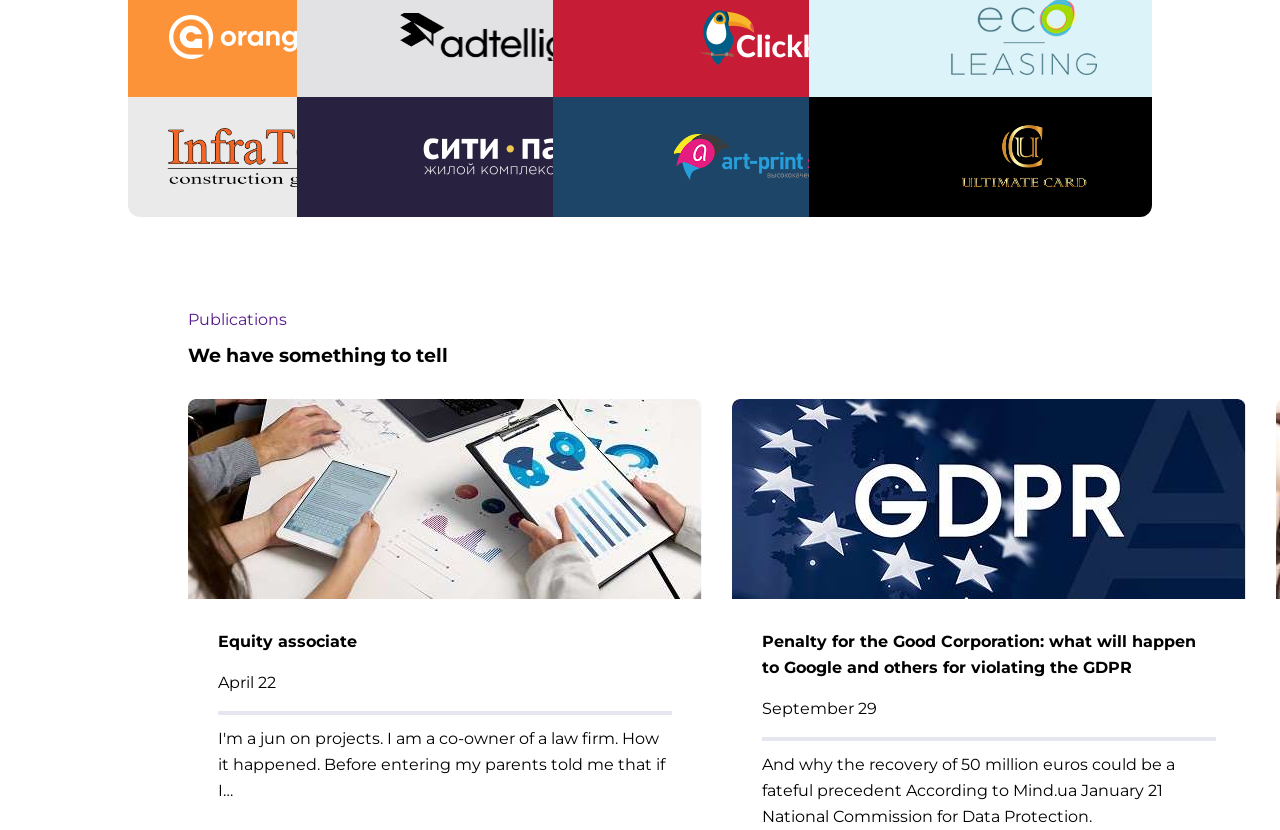
==== commit 9d64cfd9: "new commit" ====
--- a/index.html
+++ b/index.html
@@ -258,9 +258,10 @@
 
 <section class="publications container ">
     <div class="content">
-
+        
             <a href="" class="publications__link">Publications</a>
             <h3 class="publications__title">We have something to tell</h3>
+            
         
             <div class="publications__list">
 
@@ -281,12 +282,12 @@
                 <article class="pub-card">
 
                     <div class="pub-card__image-wrapper">
-                        <img class="pub-card__image" src="./images/jpeg/Cover2.jpg" alt="...">
+                        <img class="pub-card__image" src="./images/jpeg/Cover3.jpg" alt="...">
                     </div>
 
                     <div class="pub-card__content">
                         <h4 class="pub-card__title">Penalty for the Good Corporation: what will happen to Google and others for violating the GDPR</h4>
-                        <time class="pub-card__date" datetime="2026-04-22">September 29</time>
+                        <time class="pub-card__date" datetime="2026-09-29">September 29</time>
                         <p class="pub-card__text">And why the recovery of 50 million euros could be a fateful precedent According to Mind.ua January 21 National Commission for Data Protection.</p>
                     </div>
 
@@ -295,12 +296,12 @@
                 <article class="pub-card">
 
                     <div class="pub-card__image-wrapper">
-                        <img class="pub-card__image" src="images/jpeg/Cover3.jpg" alt="...">
+                        <img class="pub-card__image" src="./images/jpeg/Cover2.jpg" alt="...">
                     </div>
 
                     <div class="pub-card__content">
                         <h4 class="pub-card__title">Millennial Testament</h4>
-                        <time class="pub-card__date" datetime="2026-04-22">August 19</time>
+                        <time class="pub-card__date" datetime="2026-08-19">August 19</time>
                         <p class="pub-card__text">What and how modern vloggers, opinion leaders and crypto-millionaires will inherit A typical legacy of the Ukrainian generation X looks like this: an apartment in…</p>
                     </div>
 
--- a/css/styles.css
+++ b/css/styles.css
@@ -714,8 +714,44 @@
   letter-spacing: 1px;
 }
 
+.publications {
+  margin-top: 60px;
+}
 .publications__list {
   display: flex;
+  gap: 30px;
+}
+.publications__link {
+  display: block;
+  padding-top: 30px;
+  padding-bottom: 10px;
+}
+.publications__list {
+  padding-top: 30px;
+}
+.publications .pub-card__image {
+  border-radius: 8px 8px 0 0;
+  padding-bottom: 30px;
+}
+.publications .pub-card__title {
+  padding-bottom: 15px;
+}
+.publications .pub-card__text {
+  position: relative;
+  padding-top: 15px;
+  margin-top: 15px;
+}
+.publications .pub-card__text::before {
+  content: "";
+  position: absolute;
+  top: 0;
+  left: 0;
+  width: 100%;
+  height: 4px;
+  background-color: #e6e6f0;
+}
+.publications .pub-card__content {
+  padding: 0 30px;
 }
 
 /*# sourceMappingURL=styles.css.map */
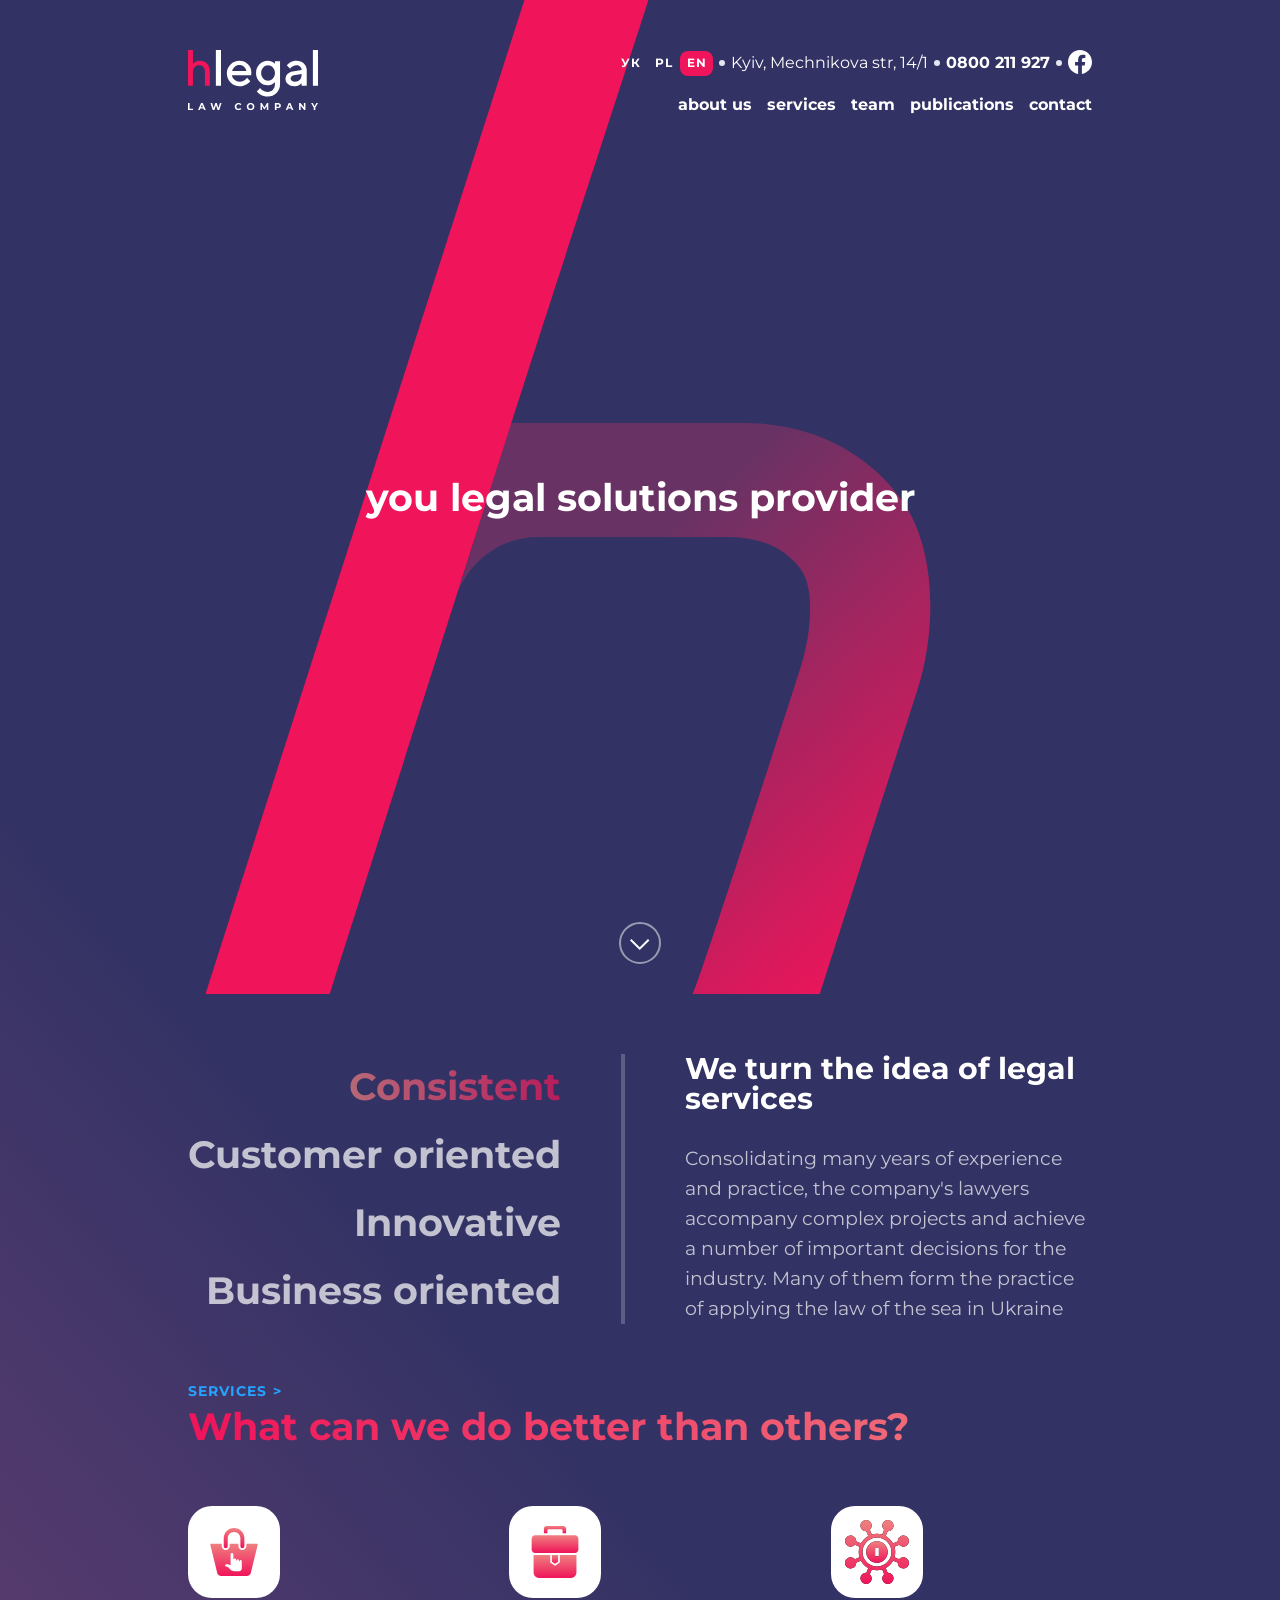
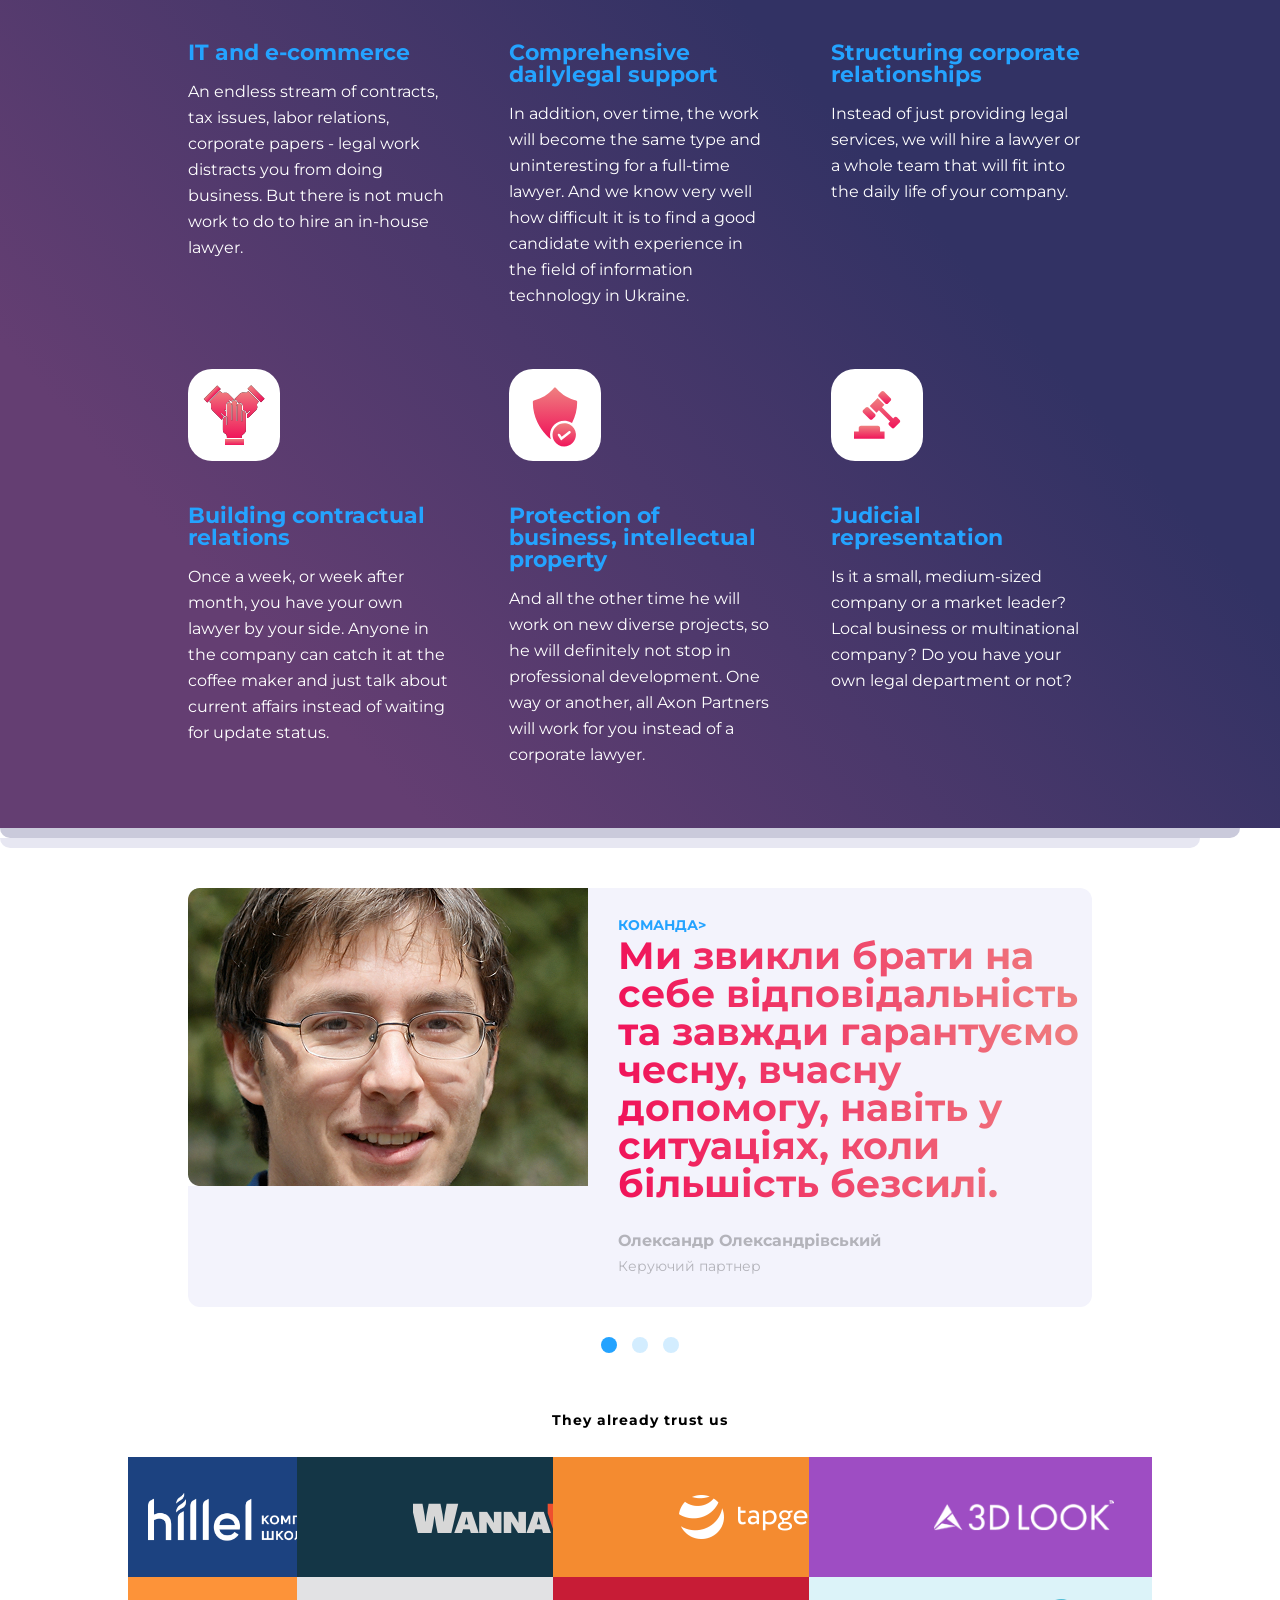
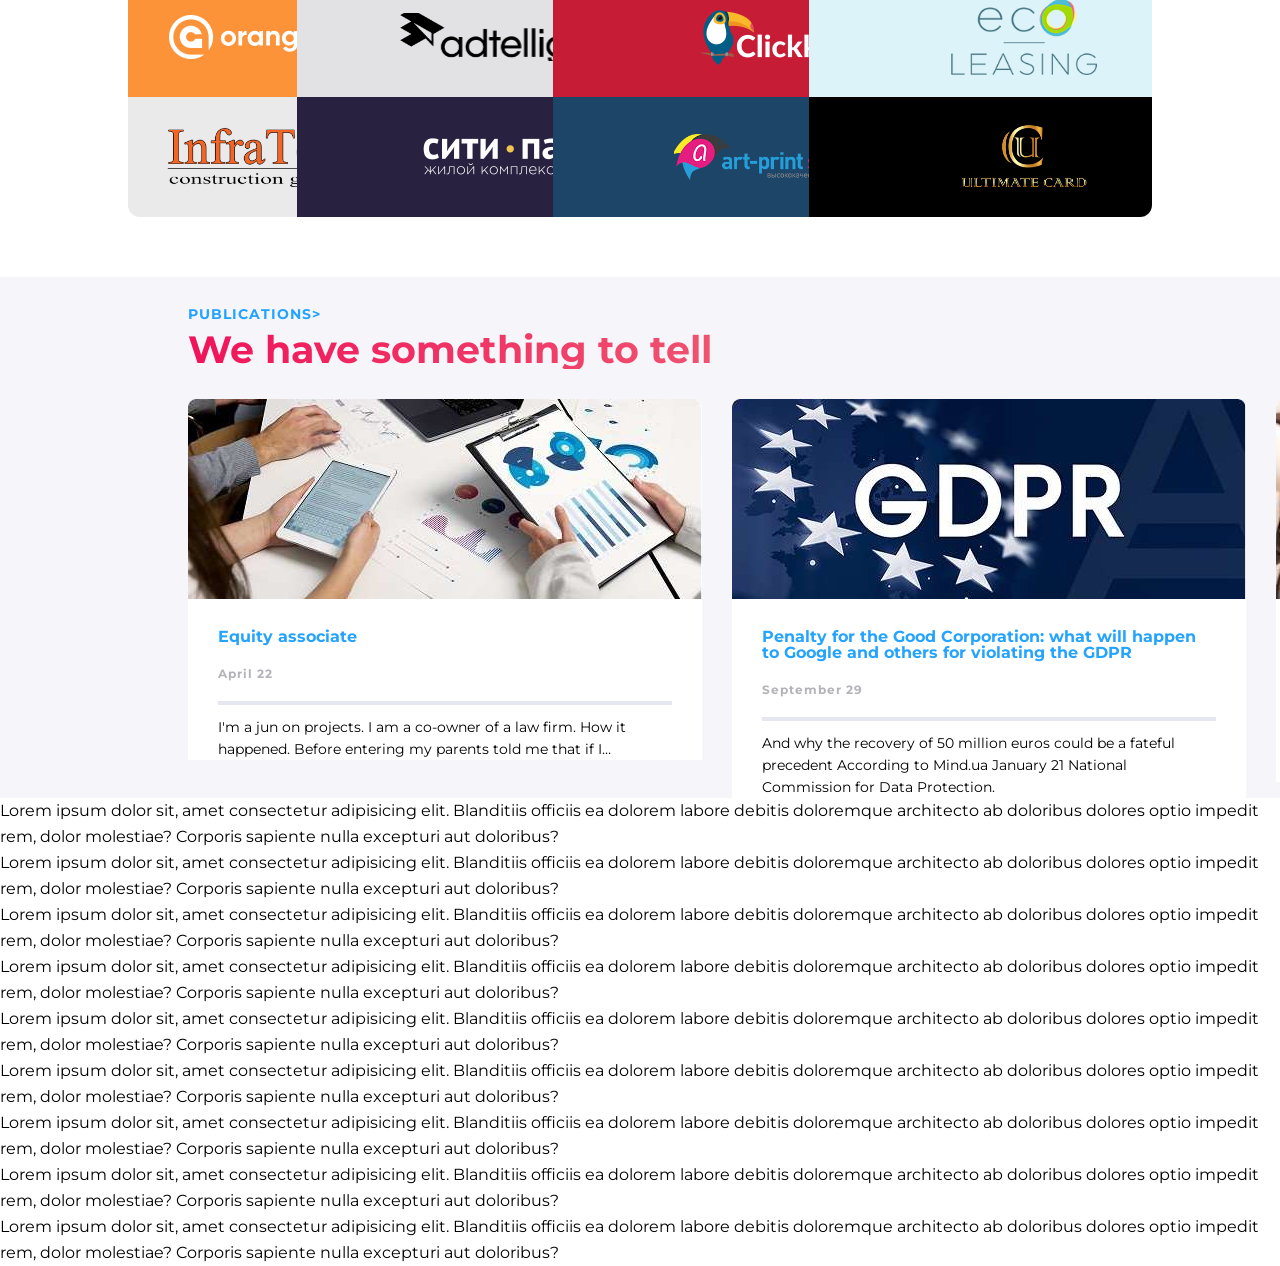
==== commit 88ef6642: "new commit" ====
--- a/index.html
+++ b/index.html
@@ -256,6 +256,8 @@
     </div>
 </section>
 
+<div class="publications-background">
+
 <section class="publications container ">
     <div class="content">
         
@@ -309,6 +311,19 @@
             </div>        
     </div>
 </section>
+</div>
+
+<footer>
+    <div>Lorem ipsum dolor sit, amet consectetur adipisicing elit. Blanditiis officiis ea dolorem labore debitis doloremque architecto ab doloribus dolores optio impedit rem, dolor molestiae? Corporis sapiente nulla excepturi aut doloribus?</div>
+    <div>Lorem ipsum dolor sit, amet consectetur adipisicing elit. Blanditiis officiis ea dolorem labore debitis doloremque architecto ab doloribus dolores optio impedit rem, dolor molestiae? Corporis sapiente nulla excepturi aut doloribus?</div>
+    <div>Lorem ipsum dolor sit, amet consectetur adipisicing elit. Blanditiis officiis ea dolorem labore debitis doloremque architecto ab doloribus dolores optio impedit rem, dolor molestiae? Corporis sapiente nulla excepturi aut doloribus?</div>
+    <div>Lorem ipsum dolor sit, amet consectetur adipisicing elit. Blanditiis officiis ea dolorem labore debitis doloremque architecto ab doloribus dolores optio impedit rem, dolor molestiae? Corporis sapiente nulla excepturi aut doloribus?</div>
+    <div>Lorem ipsum dolor sit, amet consectetur adipisicing elit. Blanditiis officiis ea dolorem labore debitis doloremque architecto ab doloribus dolores optio impedit rem, dolor molestiae? Corporis sapiente nulla excepturi aut doloribus?</div>
+    <div>Lorem ipsum dolor sit, amet consectetur adipisicing elit. Blanditiis officiis ea dolorem labore debitis doloremque architecto ab doloribus dolores optio impedit rem, dolor molestiae? Corporis sapiente nulla excepturi aut doloribus?</div>
+    <div>Lorem ipsum dolor sit, amet consectetur adipisicing elit. Blanditiis officiis ea dolorem labore debitis doloremque architecto ab doloribus dolores optio impedit rem, dolor molestiae? Corporis sapiente nulla excepturi aut doloribus?</div>
+    <div>Lorem ipsum dolor sit, amet consectetur adipisicing elit. Blanditiis officiis ea dolorem labore debitis doloremque architecto ab doloribus dolores optio impedit rem, dolor molestiae? Corporis sapiente nulla excepturi aut doloribus?</div>
+    <div>Lorem ipsum dolor sit, amet consectetur adipisicing elit. Blanditiis officiis ea dolorem labore debitis doloremque architecto ab doloribus dolores optio impedit rem, dolor molestiae? Corporis sapiente nulla excepturi aut doloribus?</div>
+</footer>
      
 </body>
 </html>
--- a/css/styles.css
+++ b/css/styles.css
@@ -79,6 +79,9 @@
   border-bottom-left-radius: 12px;
   border-bottom-right-radius: 12px;
 }
+.header-background .publications-background {
+  background: rgb(245, 245, 250);
+}
 .header-background::after {
   content: "";
   width: calc(100% - 80px);
@@ -714,34 +717,70 @@
   letter-spacing: 1px;
 }
 
-.publications {
+.publications-background {
+  background: rgb(245, 245, 250);
+}
+.publications-background .publications {
   margin-top: 60px;
 }
-.publications__list {
+.publications-background .publications__list {
   display: flex;
   gap: 30px;
 }
-.publications__link {
+.publications-background .publications__link {
   display: block;
   padding-top: 30px;
   padding-bottom: 10px;
-}
-.publications__list {
+  font-weight: 700;
+  font-size: 14px;
+  line-height: 100%;
+  letter-spacing: 1px;
+  color: #24a3ff;
+  text-transform: uppercase;
+}
+.publications-background .publications__link::after {
+  content: ">";
+}
+.publications-background .publications__title {
+  font-weight: 700;
+  font-size: 38px;
+  line-height: 100%;
+  letter-spacing: 0%;
+  background: linear-gradient(90.13deg, #F0145A 0.84%, #EF8080 99.96%);
+  -webkit-background-clip: text;
+  background-clip: text;
+  -webkit-text-fill-color: transparent;
+}
+.publications-background .publications__list {
   padding-top: 30px;
 }
-.publications .pub-card__image {
+.publications-background .publications .pub-card__image {
   border-radius: 8px 8px 0 0;
-  padding-bottom: 30px;
-}
-.publications .pub-card__title {
+}
+.publications-background .publications .pub-card__title {
   padding-bottom: 15px;
-}
-.publications .pub-card__text {
+  font-weight: 700;
+  font-size: 16px;
+  line-height: 100%;
+  letter-spacing: 0%;
+  color: rgb(36, 163, 255);
+}
+.publications-background .publications .pub-card__date {
+  font-weight: 700;
+  font-size: 12px;
+  line-height: 100%;
+  letter-spacing: 1px;
+  color: #b3b3ba;
+}
+.publications-background .publications .pub-card__text {
   position: relative;
   padding-top: 15px;
   margin-top: 15px;
-}
-.publications .pub-card__text::before {
+  font-weight: 400;
+  font-size: 14px;
+  line-height: 22px;
+}
+.publications-background .publications .pub-card__text::before {
   content: "";
   position: absolute;
   top: 0;
@@ -750,8 +789,12 @@
   height: 4px;
   background-color: #e6e6f0;
 }
-.publications .pub-card__content {
-  padding: 0 30px;
+.publications-background .publications .pub-card__content {
+  padding: 30px 30px 0px;
+  background: #ffffff;
+}
+.publications-background .publications .pub-card__content__title {
+  padding-top: 30px;
 }
 
 /*# sourceMappingURL=styles.css.map */
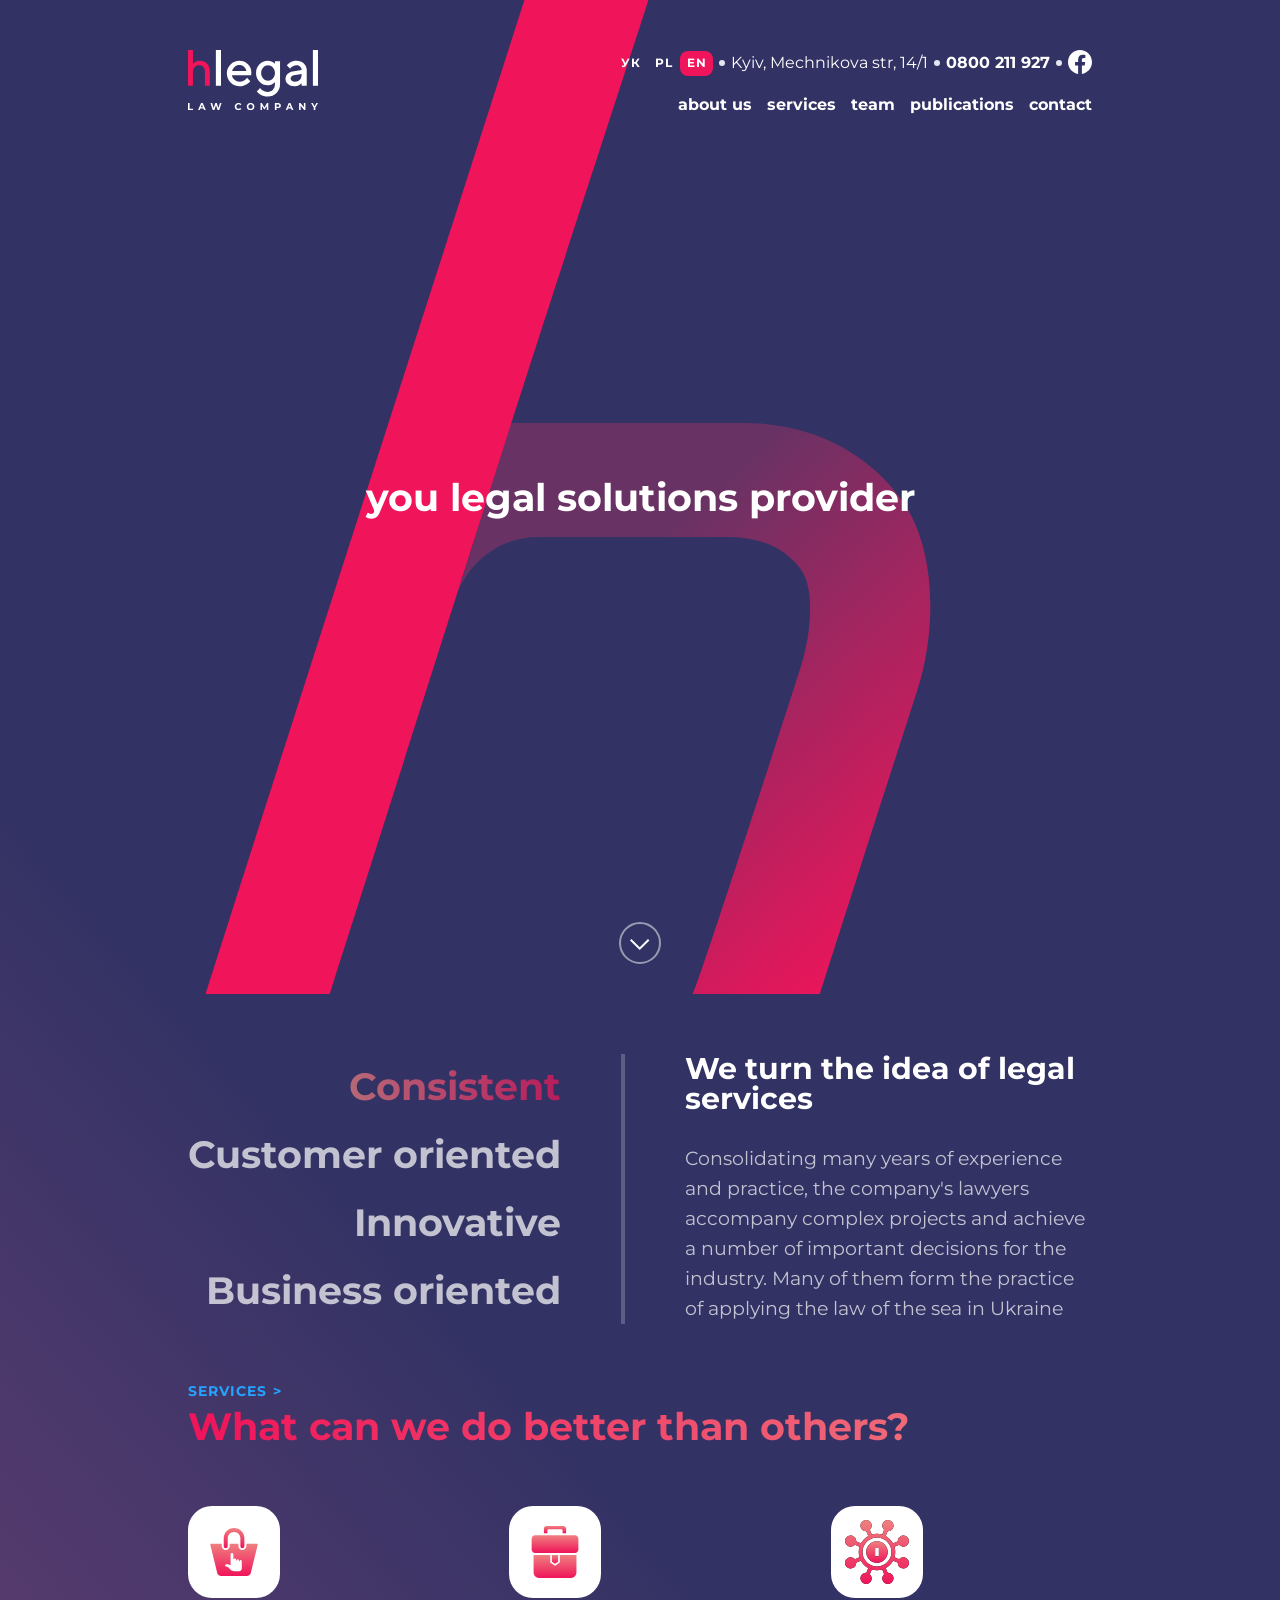
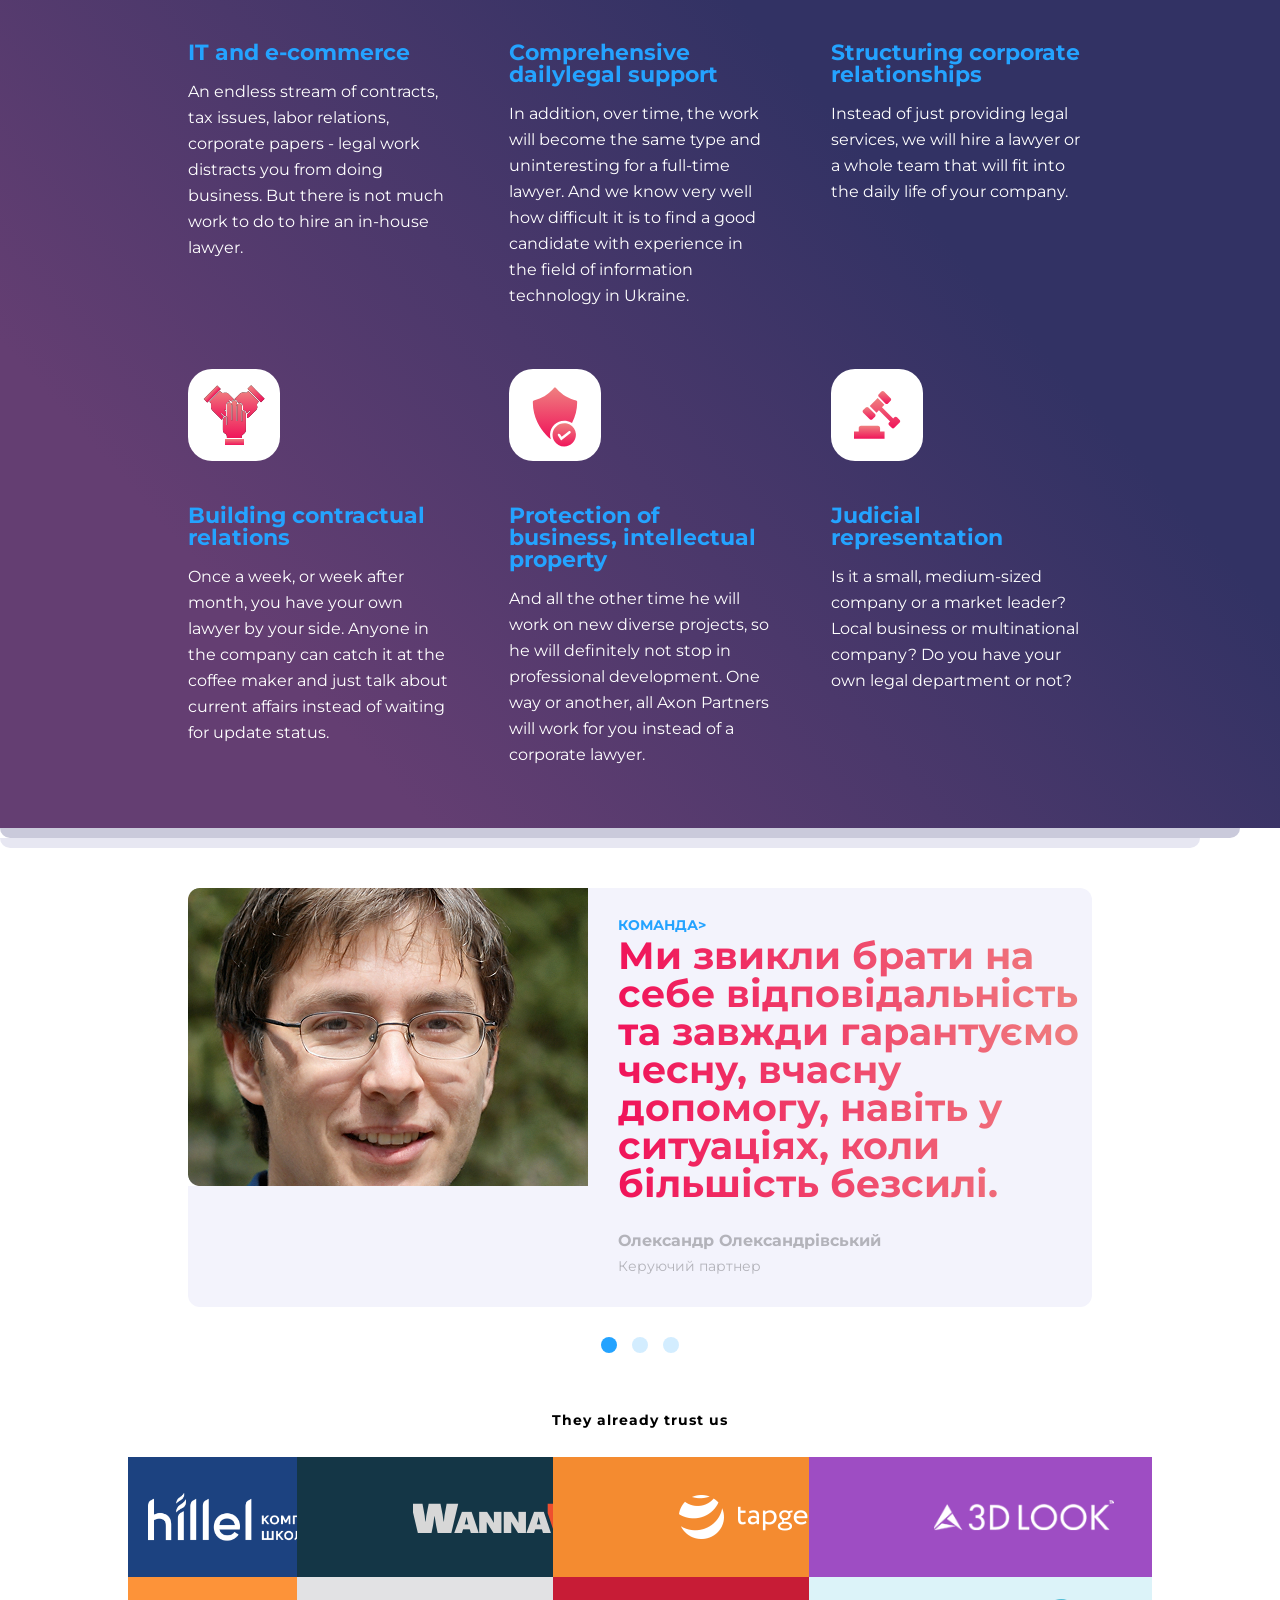
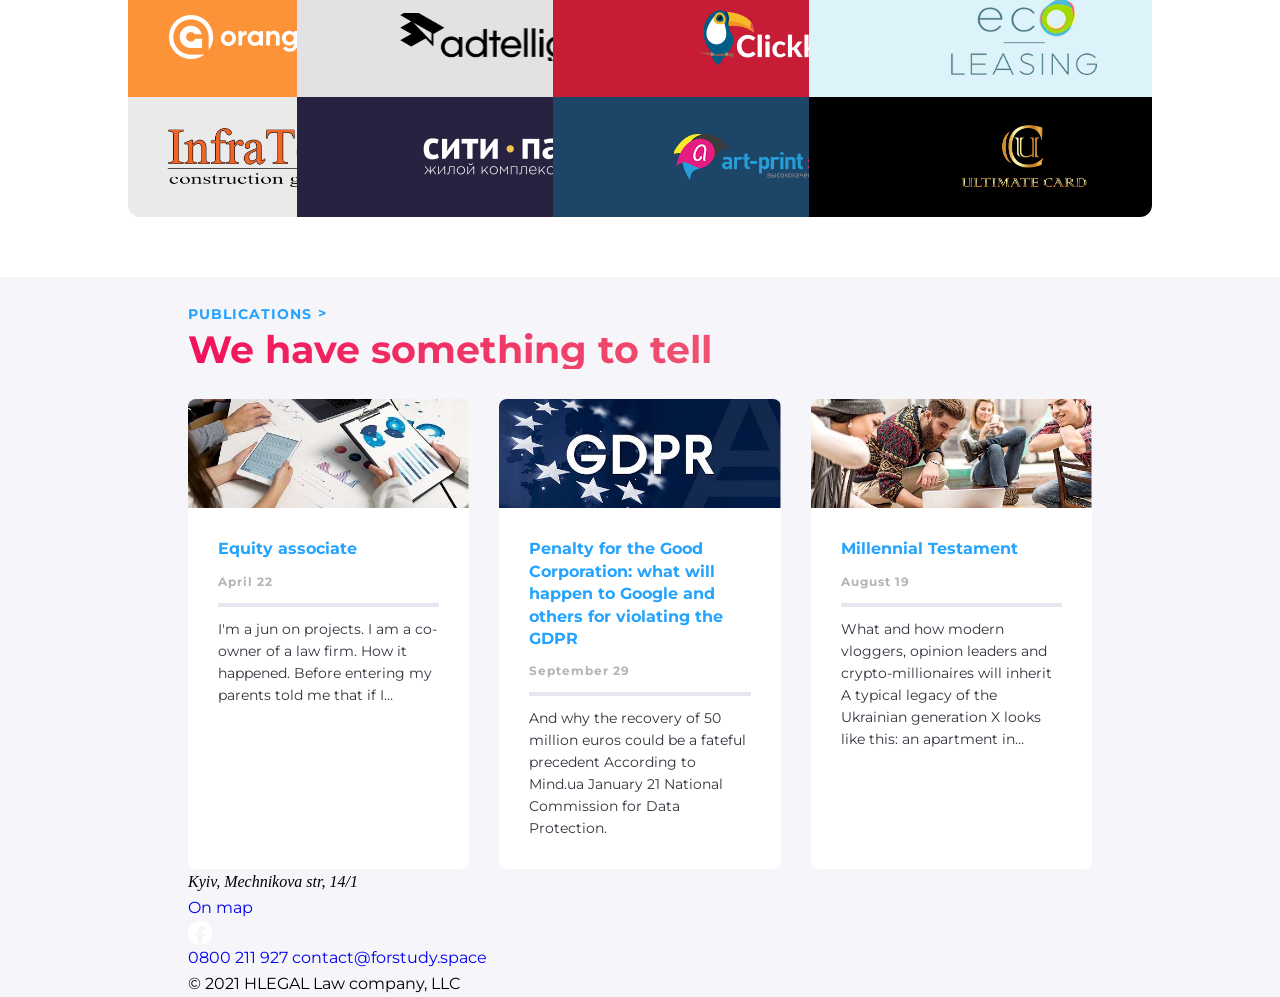
==== commit fef74a3c: "add footer" ====
--- a/index.html
+++ b/index.html
@@ -313,17 +313,46 @@
 </section>
 </div>
 
-<footer>
-    <div>Lorem ipsum dolor sit, amet consectetur adipisicing elit. Blanditiis officiis ea dolorem labore debitis doloremque architecto ab doloribus dolores optio impedit rem, dolor molestiae? Corporis sapiente nulla excepturi aut doloribus?</div>
-    <div>Lorem ipsum dolor sit, amet consectetur adipisicing elit. Blanditiis officiis ea dolorem labore debitis doloremque architecto ab doloribus dolores optio impedit rem, dolor molestiae? Corporis sapiente nulla excepturi aut doloribus?</div>
-    <div>Lorem ipsum dolor sit, amet consectetur adipisicing elit. Blanditiis officiis ea dolorem labore debitis doloremque architecto ab doloribus dolores optio impedit rem, dolor molestiae? Corporis sapiente nulla excepturi aut doloribus?</div>
-    <div>Lorem ipsum dolor sit, amet consectetur adipisicing elit. Blanditiis officiis ea dolorem labore debitis doloremque architecto ab doloribus dolores optio impedit rem, dolor molestiae? Corporis sapiente nulla excepturi aut doloribus?</div>
-    <div>Lorem ipsum dolor sit, amet consectetur adipisicing elit. Blanditiis officiis ea dolorem labore debitis doloremque architecto ab doloribus dolores optio impedit rem, dolor molestiae? Corporis sapiente nulla excepturi aut doloribus?</div>
-    <div>Lorem ipsum dolor sit, amet consectetur adipisicing elit. Blanditiis officiis ea dolorem labore debitis doloremque architecto ab doloribus dolores optio impedit rem, dolor molestiae? Corporis sapiente nulla excepturi aut doloribus?</div>
-    <div>Lorem ipsum dolor sit, amet consectetur adipisicing elit. Blanditiis officiis ea dolorem labore debitis doloremque architecto ab doloribus dolores optio impedit rem, dolor molestiae? Corporis sapiente nulla excepturi aut doloribus?</div>
-    <div>Lorem ipsum dolor sit, amet consectetur adipisicing elit. Blanditiis officiis ea dolorem labore debitis doloremque architecto ab doloribus dolores optio impedit rem, dolor molestiae? Corporis sapiente nulla excepturi aut doloribus?</div>
-    <div>Lorem ipsum dolor sit, amet consectetur adipisicing elit. Blanditiis officiis ea dolorem labore debitis doloremque architecto ab doloribus dolores optio impedit rem, dolor molestiae? Corporis sapiente nulla excepturi aut doloribus?</div>
-</footer>
+<div class="footer-background">
+    <footer class="footer container">
+        <div class="content">
+
+            <div class="footer__contacts">
+
+                <div class="footer__row">
+                    <address class="footer__address">
+                        Kyiv, Mechnikova str, 14/1
+                    </address>
+
+                    <a href="#" class="footer__map-link">
+                        On map
+                    </a>
+                </div>
+
+                <div class="footer__row">
+                    <a href="#" class="footer__fb">
+                        <img src="./images/fb.svg" alt="facebook" class="facebook">
+                    </a>
+
+                    <a href="tel:0800211927" class="footer__phone">
+                        0800 211 927
+                    </a>
+
+                    <a href="mailto:contact@forstudy.space" class="footer__email">
+                        contact@forstudy.space
+                    </a>
+                </div>
+
+            </div>
+
+            <div class="footer__copyright">
+                &copy; 2021 HLEGAL Law company, LLC
+            </div>
+
+        </div>
+    </footer>
+</div>
+
      
 </body>
 </html>
--- a/css/styles.css
+++ b/css/styles.css
@@ -59,6 +59,14 @@
   font-style: normal;
   color: black;
   color: black;
+}
+
+.publications-background {
+  background: rgb(245, 245, 250);
+}
+
+.footer-background {
+  background: #f5f5fa;
 }
 
 .header-background {
@@ -717,18 +725,13 @@
   letter-spacing: 1px;
 }
 
-.publications-background {
-  background: rgb(245, 245, 250);
-}
-.publications-background .publications {
+.publications {
   margin-top: 60px;
 }
-.publications-background .publications__list {
-  display: flex;
-  gap: 30px;
-}
-.publications-background .publications__link {
-  display: block;
+.publications__link {
+  display: inline-flex;
+  align-items: center;
+  gap: 6px;
   padding-top: 30px;
   padding-bottom: 10px;
   font-weight: 700;
@@ -737,50 +740,71 @@
   letter-spacing: 1px;
   color: #24a3ff;
   text-transform: uppercase;
-}
-.publications-background .publications__link::after {
+  text-decoration: none;
+}
+.publications__link::after {
   content: ">";
-}
-.publications-background .publications__title {
+  line-height: 1;
+  transform: translateY(-1px);
+}
+.publications__title {
   font-weight: 700;
   font-size: 38px;
   line-height: 100%;
-  letter-spacing: 0%;
   background: linear-gradient(90.13deg, #F0145A 0.84%, #EF8080 99.96%);
   -webkit-background-clip: text;
   background-clip: text;
   -webkit-text-fill-color: transparent;
 }
-.publications-background .publications__list {
+.publications__list {
+  display: flex;
+  gap: 30px;
   padding-top: 30px;
-}
-.publications-background .publications .pub-card__image {
+  align-items: stretch;
+}
+.publications .pub-card {
+  display: flex;
+  flex-direction: column;
+  width: 100%;
+}
+.publications .pub-card__image {
+  width: 100%;
+  height: auto;
+  display: block;
   border-radius: 8px 8px 0 0;
 }
-.publications-background .publications .pub-card__title {
+.publications .pub-card__content {
+  padding: 30px;
+  background: #ffffff;
+  border-radius: 0 0 8px 8px;
+  display: flex;
+  flex-direction: column;
+  flex-grow: 1;
+}
+.publications .pub-card__title {
   padding-bottom: 15px;
   font-weight: 700;
   font-size: 16px;
-  line-height: 100%;
-  letter-spacing: 0%;
+  line-height: 140%;
   color: rgb(36, 163, 255);
 }
-.publications-background .publications .pub-card__date {
+.publications .pub-card__date {
   font-weight: 700;
   font-size: 12px;
   line-height: 100%;
   letter-spacing: 1px;
   color: #b3b3ba;
 }
-.publications-background .publications .pub-card__text {
+.publications .pub-card__text {
   position: relative;
   padding-top: 15px;
   margin-top: 15px;
   font-weight: 400;
   font-size: 14px;
   line-height: 22px;
-}
-.publications-background .publications .pub-card__text::before {
+  color: #32323d;
+}
+.publications .pub-card__text::before {
   content: "";
   position: absolute;
   top: 0;
@@ -789,12 +813,5 @@
   height: 4px;
   background-color: #e6e6f0;
 }
-.publications-background .publications .pub-card__content {
-  padding: 30px 30px 0px;
-  background: #ffffff;
-}
-.publications-background .publications .pub-card__content__title {
-  padding-top: 30px;
-}
 
 /*# sourceMappingURL=styles.css.map */
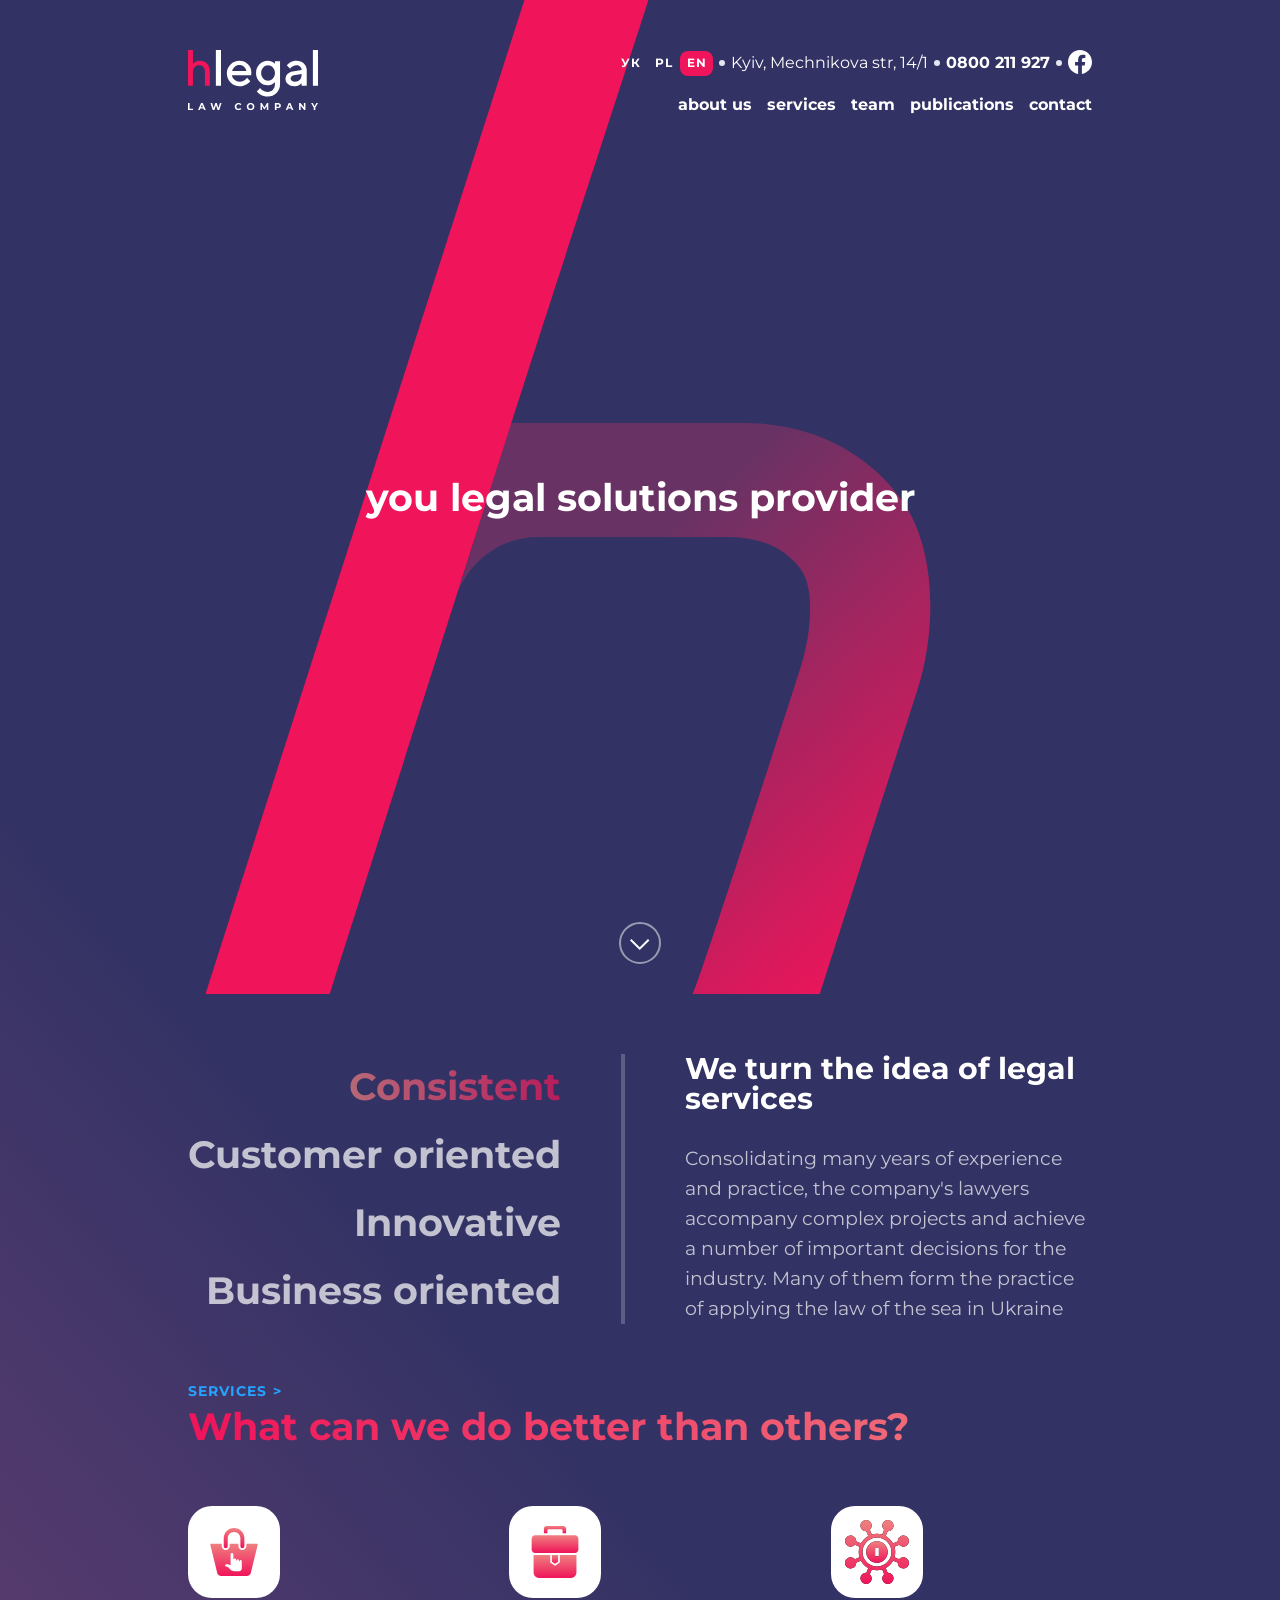
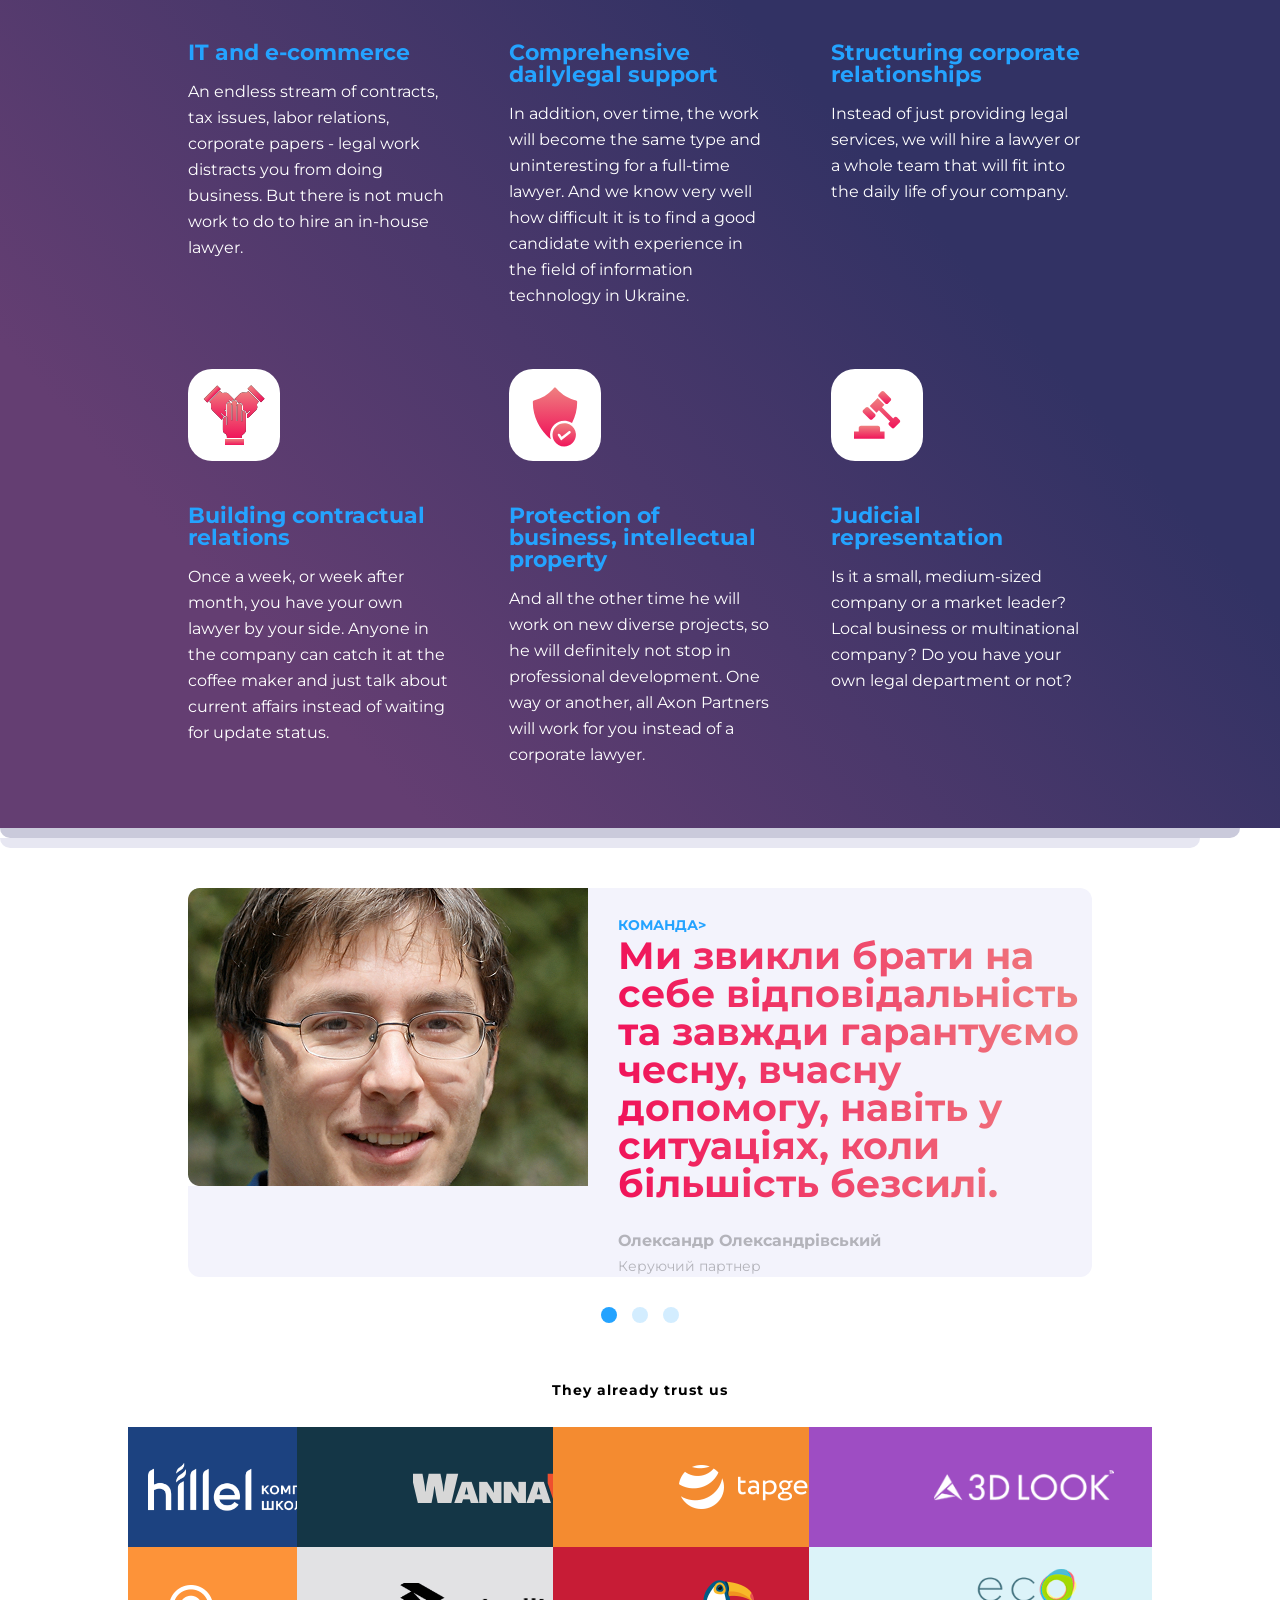
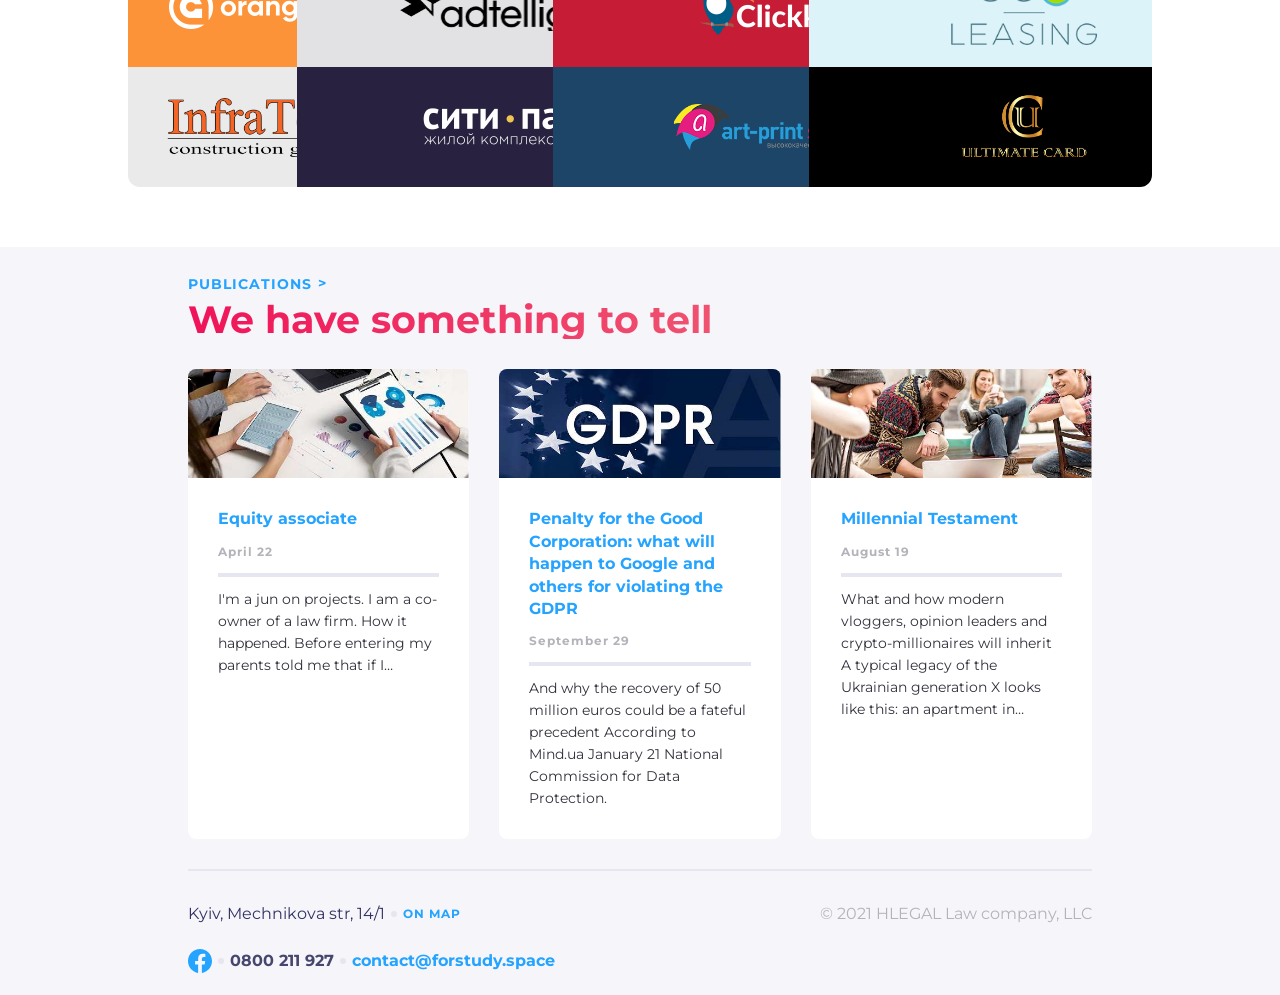
==== commit c60f1db7: "new commit" ====
--- a/index.html
+++ b/index.html
@@ -316,14 +316,16 @@
 <div class="footer-background">
     <footer class="footer container">
         <div class="content">
-
+            <div class="footer__border"></div>
+
+        <div class="footer__body">
             <div class="footer__contacts">
 
                 <div class="footer__row">
                     <address class="footer__address">
                         Kyiv, Mechnikova str, 14/1
                     </address>
-
+                 
                     <a href="#" class="footer__map-link">
                         On map
                     </a>
@@ -331,7 +333,7 @@
 
                 <div class="footer__row">
                     <a href="#" class="footer__fb">
-                        <img src="./images/fb.svg" alt="facebook" class="facebook">
+                        <img src="./images/fb2.svg" alt="facebook" class="facebook">
                     </a>
 
                     <a href="tel:0800211927" class="footer__phone">
@@ -350,6 +352,7 @@
             </div>
 
         </div>
+        </div>
     </footer>
 </div>
 
--- a/css/styles.css
+++ b/css/styles.css
@@ -59,6 +59,10 @@
   font-style: normal;
   color: black;
   color: black;
+}
+
+address {
+  font-style: normal;
 }
 
 .publications-background {
@@ -632,7 +636,6 @@
   font-weight: 400;
   font-size: 14px;
   line-height: 22px;
-  padding-bottom: 30px;
   color: rgb(179, 179, 186);
 }
 .testimonial__pagination {
@@ -727,6 +730,7 @@
 
 .publications {
   margin-top: 60px;
+  padding-bottom: 30px;
 }
 .publications__link {
   display: inline-flex;
@@ -814,4 +818,105 @@
   background-color: #e6e6f0;
 }
 
+.footer__border {
+  border-top: 2px solid #e6e6f0;
+  padding-top: 30px;
+}
+.footer__body {
+  display: flex;
+  justify-content: space-between;
+}
+.footer__row {
+  display: flex;
+  padding-bottom: 21px;
+}
+.footer .footer__address {
+  font-weight: 400;
+  font-size: 16px;
+  font-size: normal !important;
+  color: #323264;
+  display: flex;
+  position: relative;
+  align-items: center;
+  display: flex;
+  margin-right: 18px;
+}
+.footer .footer__address::after {
+  content: "";
+  background-color: #e6e6f0;
+  width: 6px;
+  height: 6px;
+  border-radius: 50%;
+  display: block;
+  position: absolute;
+  left: calc(100% + 6px);
+}
+@media (max-width: 728px) {
+  .footer .footer__address::after {
+    content: none;
+  }
+}
+.footer__map-link {
+  font-weight: 700;
+  font-size: 12px;
+  letter-spacing: 1px;
+  text-transform: uppercase;
+  color: #24a3ff;
+}
+.footer__fb {
+  display: flex;
+  position: relative;
+  align-items: center;
+  display: flex;
+  margin-right: 18px;
+}
+.footer__fb::after {
+  content: "";
+  background-color: #e6e6f0;
+  width: 6px;
+  height: 6px;
+  border-radius: 50%;
+  display: block;
+  position: absolute;
+  left: calc(100% + 6px);
+}
+@media (max-width: 728px) {
+  .footer__fb::after {
+    content: none;
+  }
+}
+.footer__phone {
+  font-weight: 700;
+  font-size: 16px;
+  color: #46466e;
+  display: flex;
+  position: relative;
+  align-items: center;
+  display: flex;
+  margin-right: 18px;
+}
+.footer__phone::after {
+  content: "";
+  background-color: #e6e6f0;
+  width: 6px;
+  height: 6px;
+  border-radius: 50%;
+  display: block;
+  position: absolute;
+  left: calc(100% + 6px);
+}
+@media (max-width: 728px) {
+  .footer__phone::after {
+    content: none;
+  }
+}
+.footer__email {
+  font-weight: 700;
+  font-size: 16px;
+  color: #24a3ff;
+}
+.footer__copyright {
+  color: #b3b3ba;
+}
+
 /*# sourceMappingURL=styles.css.map */
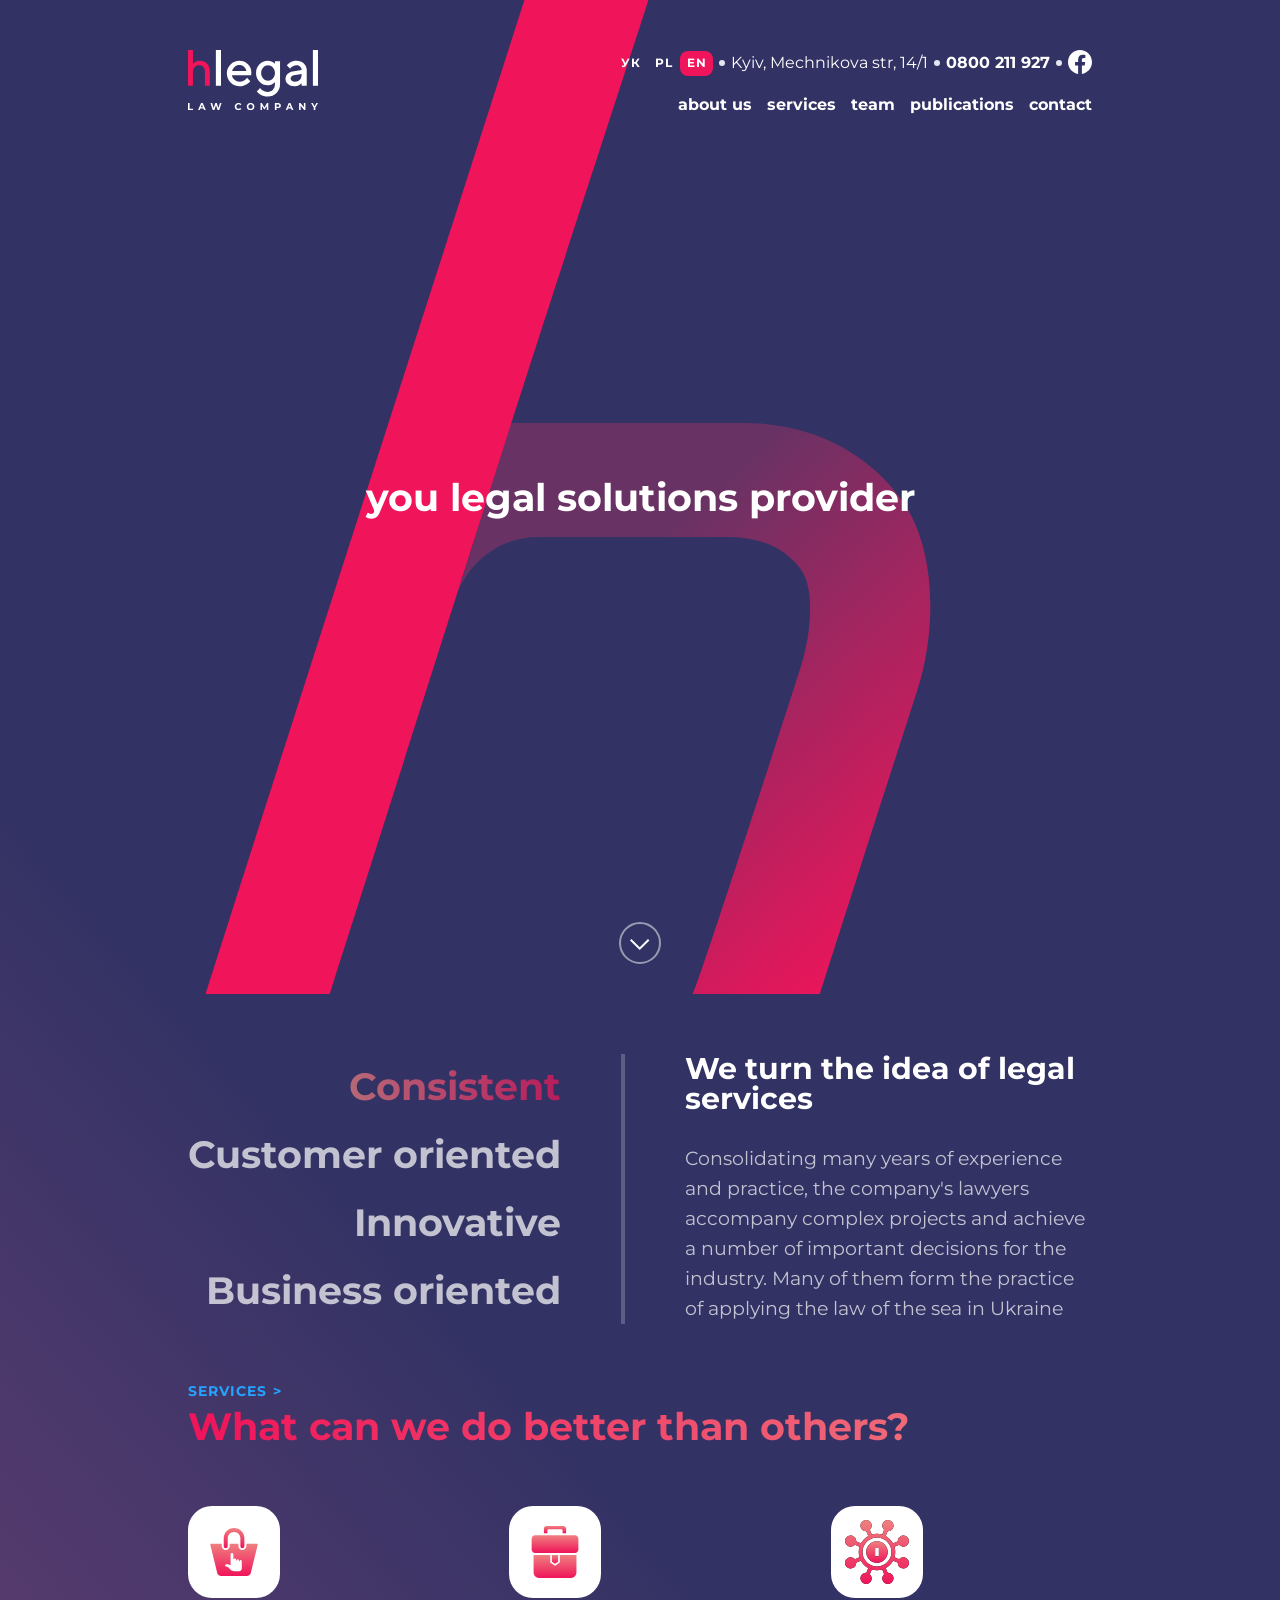
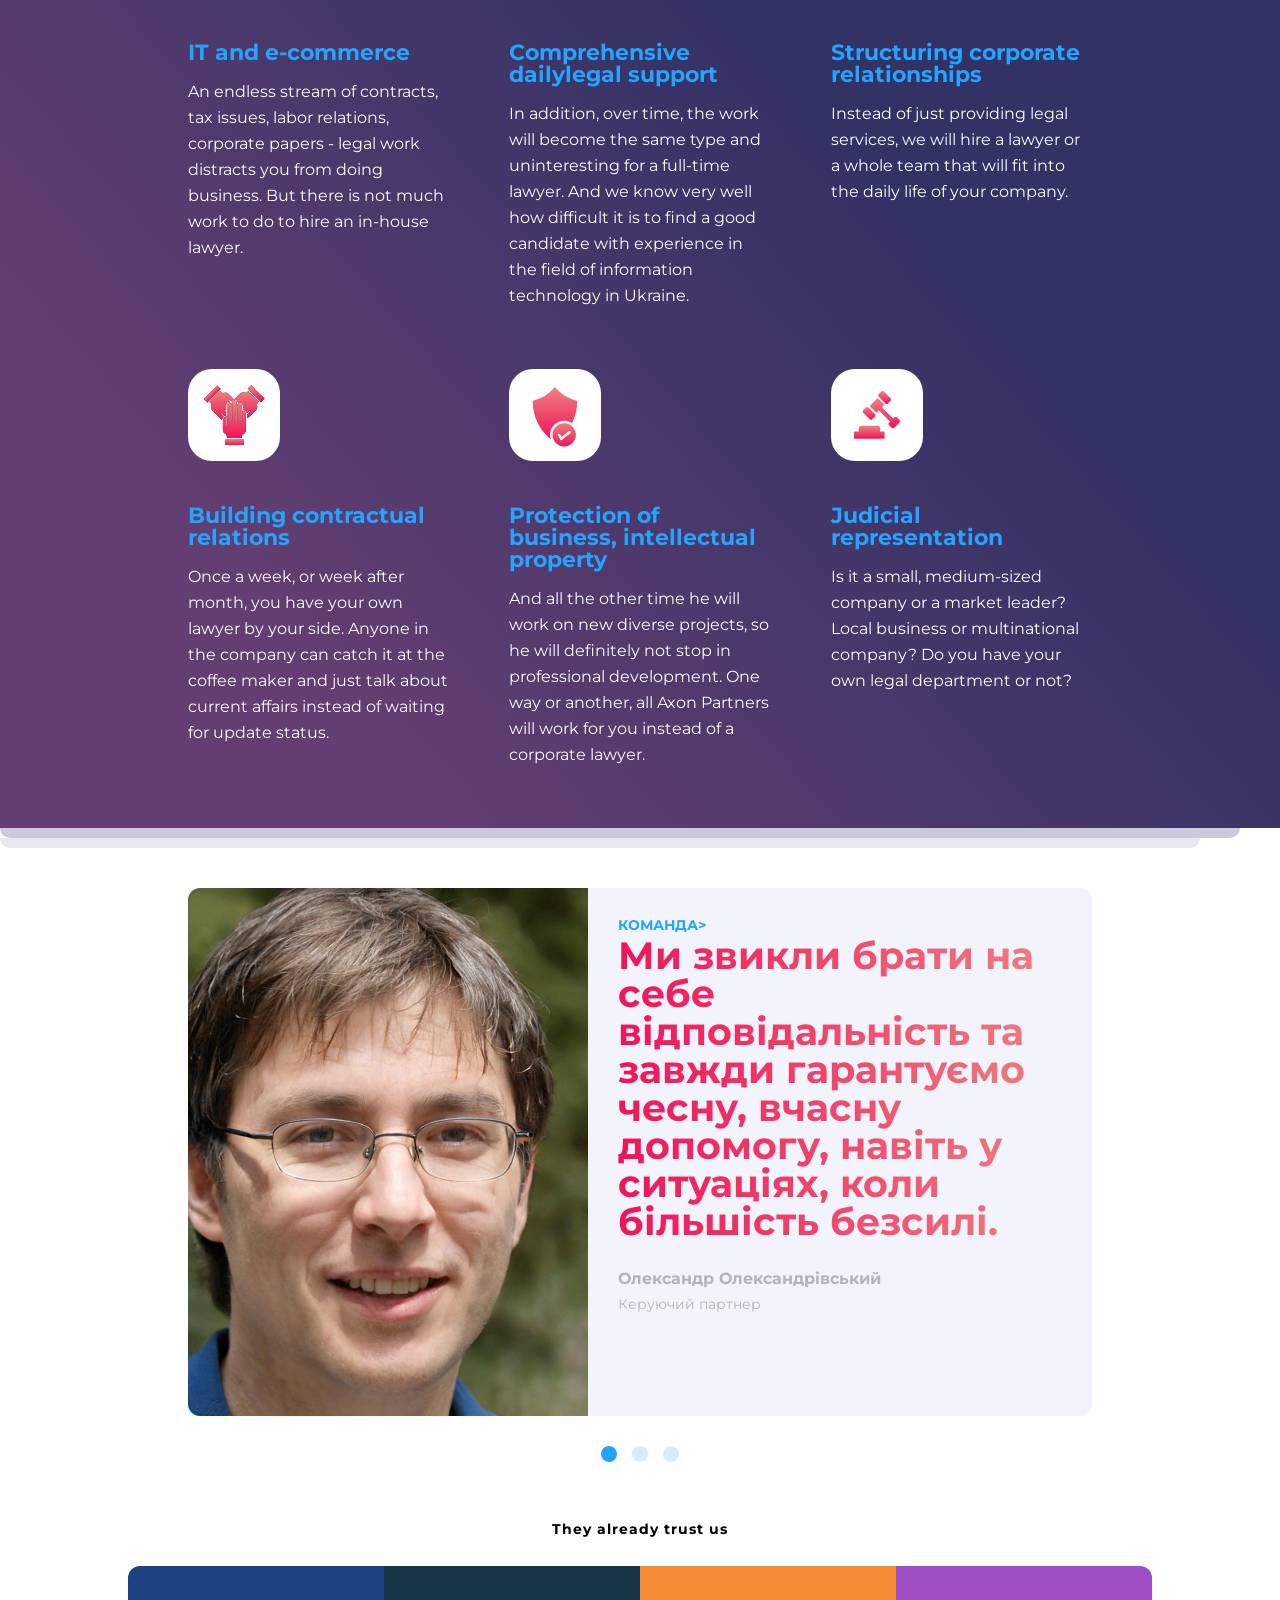
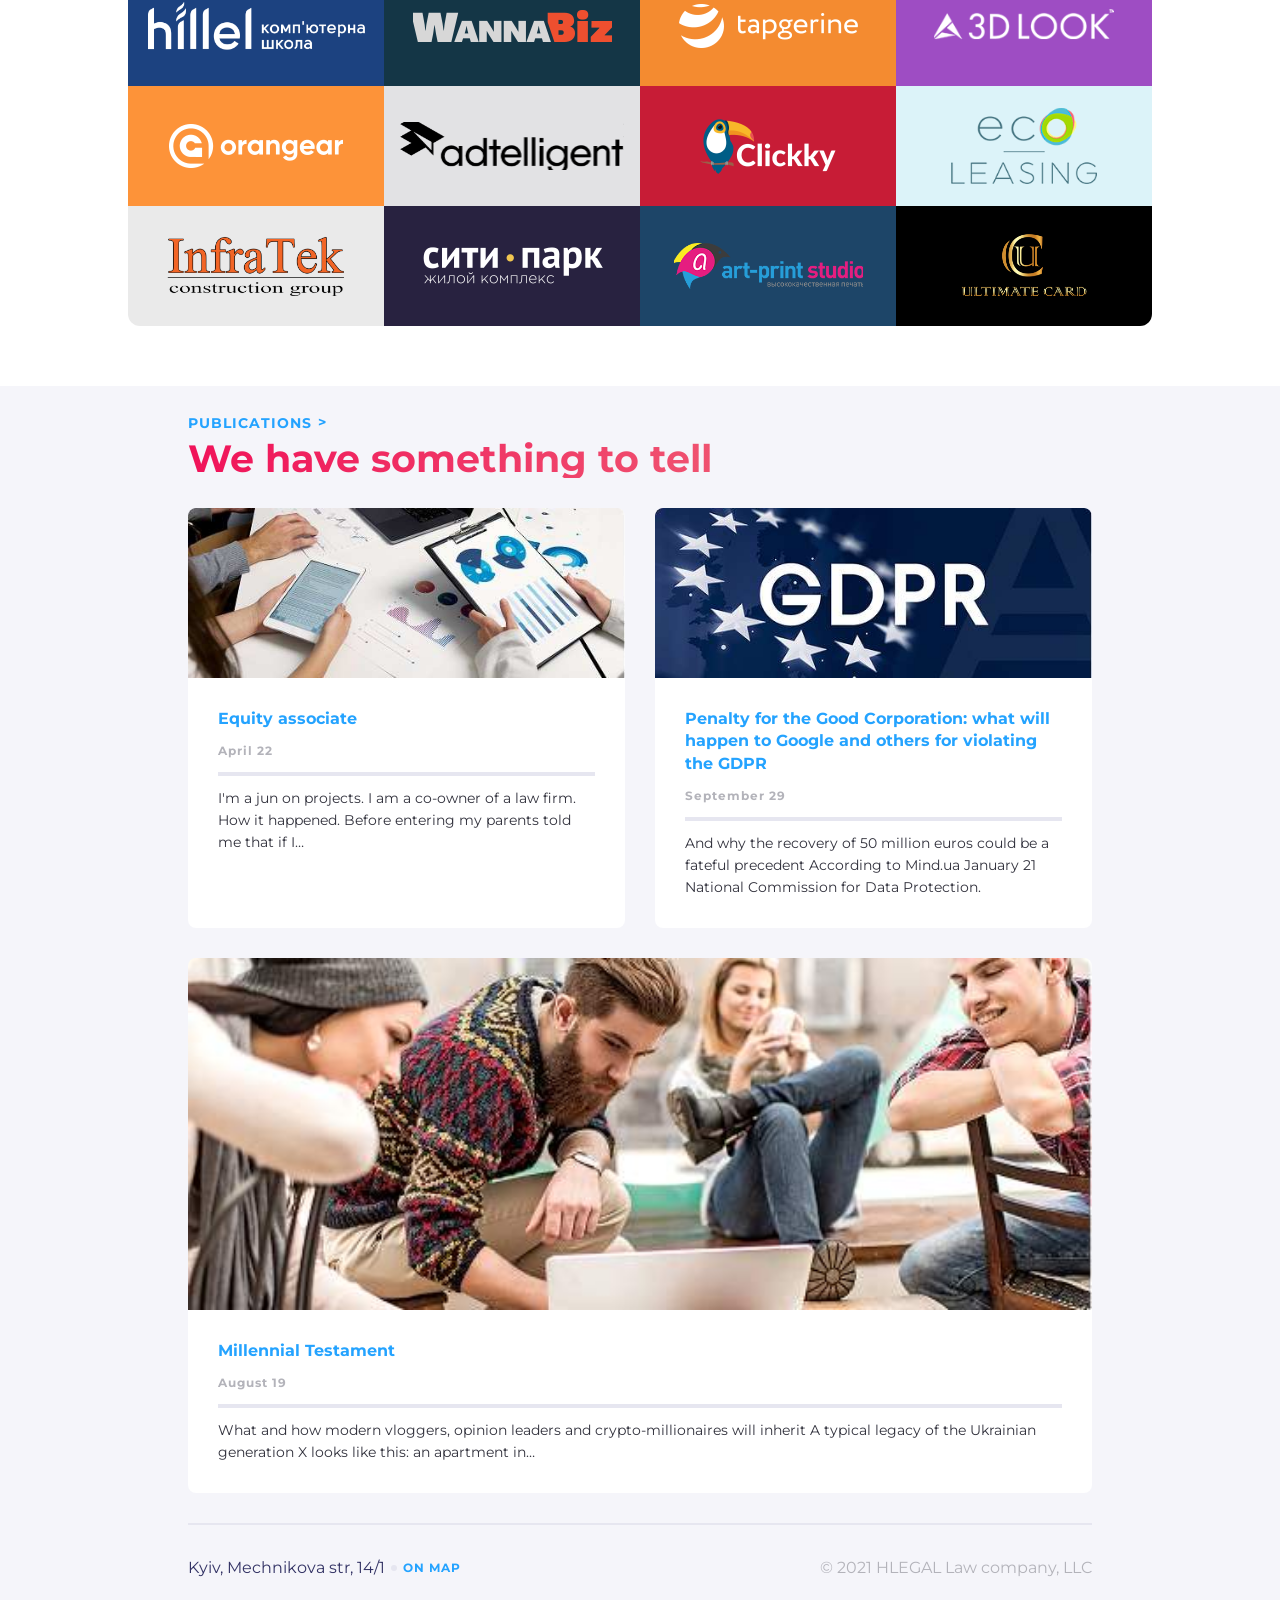
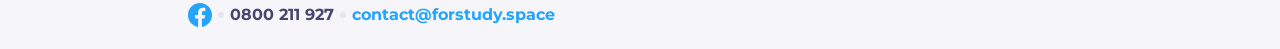
==== commit 6635c692: "responsive layout for testimonial section" ====
--- a/index.html
+++ b/index.html
@@ -166,8 +166,16 @@
             <!-- Медіа-блок з фотографіяєю -->
             <div class="testimonial__media">
                 <picture>
-                    <source srcset="./images/image1x.jpg 1x, ./images/image2x.jpg 2x">
-                    <img src="./images/image1x.jpg" alt="Олександр Олександрівський" loading="lazy">
+                     <!-- <source media="(min-width: 904px)" srcset="./images/image2x.jpg">
+                    <source srcset="./images/image1x.jpg 1x, ./images/image2x.jpg 2x"> -->
+
+                    <img src="./images/image1x.jpg" class="photo-desktop-hd" alt="Олександр Олександрівський" loading="lazy">
+                    <img src="./images/image2x.jpg" class="photo-desktop-sd" alt="Олександр Олександрівський" loading="lazy">
+                    <img src="./images/image3x.jpg" class="photo-tablet-hd" alt="Олександр Олександрівський" loading="lazy">
+                    <img src="./images/image4x.jpg" class="photo-tablet-sd" alt="Олександр Олександрівський" loading="lazy">
+                    <img src="./images/image5x.jpg" class="photo-mobile" alt="Олександр Олександрівський" loading="lazy">
+
+                    
                 </picture>
             </div>
 
@@ -201,6 +209,7 @@
         <h3 class="partners__title">They already trust us</h3>
 
         <div class="partners__items">
+            
 
             <a href="" class="partners__item">
                 <img src="./images/parthers/hillel.svg" alt="hillel" class="partners__logo">
@@ -295,7 +304,7 @@
 
                 </article>
 
-                <article class="pub-card">
+                <article class="pub-card pub-card__span">
 
                     <div class="pub-card__image-wrapper">
                         <img class="pub-card__image" src="./images/jpeg/Cover2.jpg" alt="...">
--- a/css/styles.css
+++ b/css/styles.css
@@ -1,3 +1,4 @@
+@charset "UTF-8";
 .container .content {
   width: 1600px;
   margin: 0 auto;
@@ -19,6 +20,31 @@
 }
 @media (max-width: 728px) {
   .container .content {
+    width: 100%;
+  }
+}
+
+.services__page-it {
+  width: 1360px;
+  margin: 0 auto;
+}
+@media (max-width: 1680px) {
+  .services__page-it {
+    width: 1080px;
+  }
+}
+@media (max-width: 1400px) {
+  .services__page-it {
+    width: 904px;
+  }
+}
+@media (max-width: 984px) {
+  .services__page-it {
+    width: 648px;
+  }
+}
+@media (max-width: 728px) {
+  .services__page-it {
     width: 100%;
   }
 }
@@ -148,9 +174,13 @@
   }
 }
 .header__logo {
+  display: flex;
   width: fit-content;
   grid-area: logo;
   height: fit-content;
+  font-family: Montserrat;
+  font-size: 36px;
+  gap: 4px;
 }
 @media (max-width: 984px) {
   .header__logo {
@@ -159,12 +189,36 @@
 }
 @media (max-width: 728px) {
   .header__logo {
-    width: 70px;
     margin-top: 15px;
     margin-bottom: 0;
   }
   .header__logo img {
     width: 100%;
+  }
+}
+@media (max-width: 728px) {
+  .header__logo .lo {
+    width: 69px;
+    height: 32px;
+  }
+}
+.header__logo .slash {
+  width: 21px;
+  height: 47px;
+}
+@media (max-width: 728px) {
+  .header__logo .slash {
+    width: 11px;
+    height: 26px;
+  }
+}
+.header__logo .services-text {
+  font-size: 36px;
+}
+@media (max-width: 728px) {
+  .header__logo .services-text {
+    font-size: 20px;
+    transform: translateY(-2px);
   }
 }
 .header__contacts {
@@ -208,6 +262,12 @@
   .header__menu {
     display: none;
   }
+}
+.header__menu-link {
+  transition: color 0.5s ease;
+}
+.header__menu-link:hover {
+  color: #f0145a;
 }
 .header__hamburger {
   display: none;
@@ -355,6 +415,16 @@
   font-weight: 700;
   font-size: 16px;
   color: #ffffff;
+}
+.header__link--active {
+  color: #f0145a;
+  border-bottom: 2px solid #f0145a;
+}
+
+.services-text {
+  display: flex;
+  align-items: center;
+  padding-bottom: 15px;
 }
 
 .hero {
@@ -543,6 +613,91 @@
 .services__link:hover {
   color: #F0145A;
 }
+.services__page-icon {
+  display: flex;
+  justify-content: center;
+  margin: 60px 0 28px;
+}
+.services__page-text {
+  text-align: center;
+}
+.services__page-text p {
+  margin-bottom: 28px;
+}
+.services__title-page {
+  text-align: center;
+  margin-bottom: 28px;
+  background: linear-gradient(90.13deg, #F0145A 0.84%, #EF8080 99.96%);
+  -webkit-background-clip: text;
+  background-clip: text;
+  -wabkit-text-fill-color: transparent;
+  color: transparent;
+}
+.services__list {
+  display: grid;
+  grid-template-columns: 1fr 1fr;
+  column-gap: 60px;
+  row-gap: 15px;
+  margin-bottom: 60px;
+}
+@media (max-width: 728px) {
+  .services__list {
+    width: 100%;
+    display: grid;
+    grid-template-columns: 1fr;
+    padding: 0 30px 60px;
+    margin: 0;
+  }
+}
+.services__item {
+  font-weight: 400;
+  font-size: 18px;
+  line-height: 26px;
+  padding: 0 0 15px 14px; /* Добавляем отступ слева для точки */
+  position: relative;
+  /* display: flex;  <- Удалено! Флекс здесь не нужен и мешает абсолютному позиционированию */
+}
+.services__item::before { /* Рекомендуется использовать before для маркеров слева */
+  content: "";
+  background-color: #f0145a;
+  /* Замените на ваш красный цвет, если нужно */
+  width: 6px;
+  height: 6px;
+  border-radius: 50%; /* Сделайте 1px-2px, если нужна квадратная точка */
+  position: absolute;
+  left: 0;
+  top: 10px; /* Базовое положение точки (примерно по центру первой строки) */
+}
+.services .btn {
+  display: flex;
+  justify-content: center;
+}
+.services__btn {
+  display: block;
+  padding: 15px 30px;
+  margin-bottom: 60px;
+  border-radius: 12px;
+  font-weight: 700;
+  background: rgb(36, 163, 255);
+  color: white;
+  filter: drop-shadow(0 0 20px rgba(36, 163, 255, 0.5));
+}
+.services__divider {
+  border-bottom: 4px solid rgba(255, 255, 255, 0.5019607843);
+  margin-bottom: 30px;
+}
+.services__subtitle {
+  font-weight: 700;
+  font-size: 22px;
+  margin-bottom: 30px;
+  color: #ffffff;
+}
+@media (max-width: 728px) {
+  .services__subtitle {
+    width: 100%;
+    padding-left: 30px;
+  }
+}
 .services__title {
   margin-bottom: 60px;
   font-weight: 700;
@@ -592,14 +747,19 @@
   margin-top: 60px;
 }
 .testimonial__card {
-  display: flex;
-  align-items: flex-start;
+  display: grid;
+  grid-template-columns: auto 1fr;
   background-color: #f3f3fc;
   border-radius: 12px;
   margin: 0 auto;
 }
-.testimonial__media {
-  padding-right: 30px;
+@media (max-width: 984px) {
+  .testimonial__card {
+    grid-template-columns: 1fr;
+  }
+}
+.testimonial__content {
+  padding: 30px 30px 30px;
 }
 .testimonial__label {
   font-weight: 700;
@@ -607,8 +767,7 @@
   line-height: 100%;
   text-transform: uppercase;
   color: #24a3ff;
-  padding-top: 30px;
-  padding-bottom: 5px;
+  margin-bottom: 5px;
 }
 .testimonial__label::after {
   content: ">";
@@ -622,15 +781,19 @@
   background-clip: text;
   -webkit-text-fill-color: transparent;
   width: fit-content;
+  margin-bottom: 30px;
+}
+@media (max-width: 728px) {
+  .testimonial__quote {
+    font-size: 30px;
+  }
 }
 .testimonial__author {
   font-weight: 700;
   font-size: 16px;
   line-height: 100%;
-  padding-bottom: 6px;
+  margin-bottom: 6px;
   color: #b3b3ba;
-  padding-top: 30px;
-  padding-bottom: 6px;
 }
 .testimonial__position {
   font-weight: 400;
@@ -663,13 +826,120 @@
 .testimonial__dot:hover {
   opacity: 0.6;
 }
+.testimonial .photo-tablet {
+  display: none; /* Скрываем изображение по умолчанию */
+}
+@media (max-width: 1920px) {
+  .testimonial .photo-desktop-hd {
+    display: block;
+  }
+  .testimonial .photo-desktop-sd {
+    display: none;
+  }
+  .testimonial .photo-tablet-hd {
+    display: none;
+  }
+  .testimonial .photo-tablet-sd {
+    display: none;
+  }
+  .testimonial .photo-mobile {
+    display: none;
+  }
+}
+@media (max-width: 1680px) {
+  .testimonial .photo-desktop-hd {
+    display: block;
+  }
+  .testimonial .photo-desktop-sd {
+    display: none;
+  }
+  .testimonial .photo-tablet-hd {
+    display: none;
+  }
+  .testimonial .photo-tablet-sd {
+    display: none;
+  }
+  .testimonial .photo-mobile {
+    display: none;
+  }
+}
+@media (max-width: 1680px) {
+  .testimonial .photo-desktop-hd {
+    display: none;
+  }
+  .testimonial .photo-desktop-sd {
+    display: block;
+  }
+  .testimonial .photo-tablet-hd {
+    display: none;
+  }
+  .testimonial .photo-tablet-sd {
+    display: none;
+  }
+  .testimonial .photo-mobile {
+    display: none;
+  }
+}
+@media (max-width: 1400px) {
+  .testimonial .photo-desktop-hd {
+    display: none;
+  }
+  .testimonial .photo-desktop-sd {
+    display: none;
+  }
+  .testimonial .photo-tablet-hd {
+    display: block;
+    width: 400px;
+  }
+  .testimonial .photo-tablet-sd {
+    display: none;
+  }
+  .testimonial .photo-mobile {
+    display: none;
+  }
+}
+@media (max-width: 984px) {
+  .testimonial .photo-desktop-hd {
+    display: none;
+  }
+  .testimonial .photo-desktop-sd {
+    display: none;
+  }
+  .testimonial .photo-tablet-hd {
+    display: none;
+  }
+  .testimonial .photo-tablet-sd {
+    display: block;
+  }
+  .testimonial .photo-mobile {
+    display: none;
+  }
+}
+@media (max-width: 728px) {
+  .testimonial .photo-desktop-hd {
+    display: none;
+  }
+  .testimonial .photo-desktop-sd {
+    display: none;
+  }
+  .testimonial .photo-tablet-hd {
+    display: none;
+  }
+  .testimonial .photo-tablet-sd {
+    display: none;
+  }
+  .testimonial .photo-mobile {
+    display: block;
+    width: 100%;
+  }
+}
 
 .partners__container {
   margin-top: 60px;
 }
 .partners__items {
   display: grid;
-  grid-template-columns: repeat(4, minmax(0, 430px));
+  grid-template-columns: repeat(4, 1fr);
   justify-items: center;
   padding-top: 30px;
   border-radius: 12px;
@@ -679,7 +949,7 @@
   display: flex;
   align-items: center;
   justify-content: center;
-  width: 430px;
+  width: 100%;
   height: 120px;
 }
 .partners__item:nth-child(1) {
@@ -731,6 +1001,7 @@
 .publications {
   margin-top: 60px;
   padding-bottom: 30px;
+  width: 100%;
 }
 .publications__link {
   display: inline-flex;
@@ -766,14 +1037,46 @@
   padding-top: 30px;
   align-items: stretch;
 }
+@media (max-width: 1400px) {
+  .publications__list {
+    max-width: 904px;
+    display: grid;
+    grid-template-columns: 1fr 1fr;
+  }
+}
+@media (max-width: 984px) {
+  .publications__list {
+    max-width: 648px;
+    display: grid;
+    grid-template-columns: 1fr;
+  }
+}
 .publications .pub-card {
   display: flex;
   flex-direction: column;
   width: 100%;
 }
+@media (max-width: 1400px) {
+  .publications .pub-card__span {
+    display: grid;
+    grid-column: span 2;
+  }
+}
+@media (max-width: 984px) {
+  .publications .pub-card__span {
+    display: grid;
+    grid-column: span 1;
+  }
+}
+@media (max-width: 728px) {
+  .publications .pub-card__span {
+    display: grid;
+    grid-column: auto;
+  }
+}
 .publications .pub-card__image {
   width: 100%;
-  height: auto;
+  height: 100%;
   display: block;
   border-radius: 8px 8px 0 0;
 }
@@ -826,9 +1129,26 @@
   display: flex;
   justify-content: space-between;
 }
+@media (max-width: 728px) {
+  .footer__body {
+    width: 100%;
+    display: flex;
+    flex-direction: column;
+    align-items: center;
+  }
+}
 .footer__row {
   display: flex;
   padding-bottom: 21px;
+}
+@media (max-width: 728px) {
+  .footer__row {
+    width: 100%;
+    display: flex;
+    flex-direction: column;
+    align-items: center;
+    padding-bottom: 30px;
+  }
 }
 .footer .footer__address {
   font-weight: 400;
@@ -856,6 +1176,13 @@
     content: none;
   }
 }
+@media (max-width: 728px) {
+  .footer .footer__address {
+    width: 100%;
+    padding-bottom: 10px;
+    margin-right: 0;
+  }
+}
 .footer__map-link {
   font-weight: 700;
   font-size: 12px;
@@ -885,6 +1212,22 @@
     content: none;
   }
 }
+@media (max-width: 728px) {
+  .footer__fb {
+    width: 100%;
+    display: flex;
+    flex-direction: column;
+    margin-right: 0;
+    padding-bottom: 10px;
+  }
+}
+@media (max-width: 728px) {
+  .footer .facebook {
+    width: 100%;
+    width: 38px;
+    height: auto;
+  }
+}
 .footer__phone {
   font-weight: 700;
   font-size: 16px;
@@ -910,6 +1253,15 @@
     content: none;
   }
 }
+@media (max-width: 728px) {
+  .footer__phone {
+    width: 100%;
+    display: flex;
+    flex-direction: column;
+    padding-bottom: 10px;
+    margin-right: 0;
+  }
+}
 .footer__email {
   font-weight: 700;
   font-size: 16px;
@@ -918,5 +1270,14 @@
 .footer__copyright {
   color: #b3b3ba;
 }
+@media (max-width: 728px) {
+  .footer__copyright {
+    width: 100%;
+    display: flex;
+    flex-direction: column;
+    align-items: center;
+    margin-bottom: 30px;
+  }
+}
 
 /*# sourceMappingURL=styles.css.map */
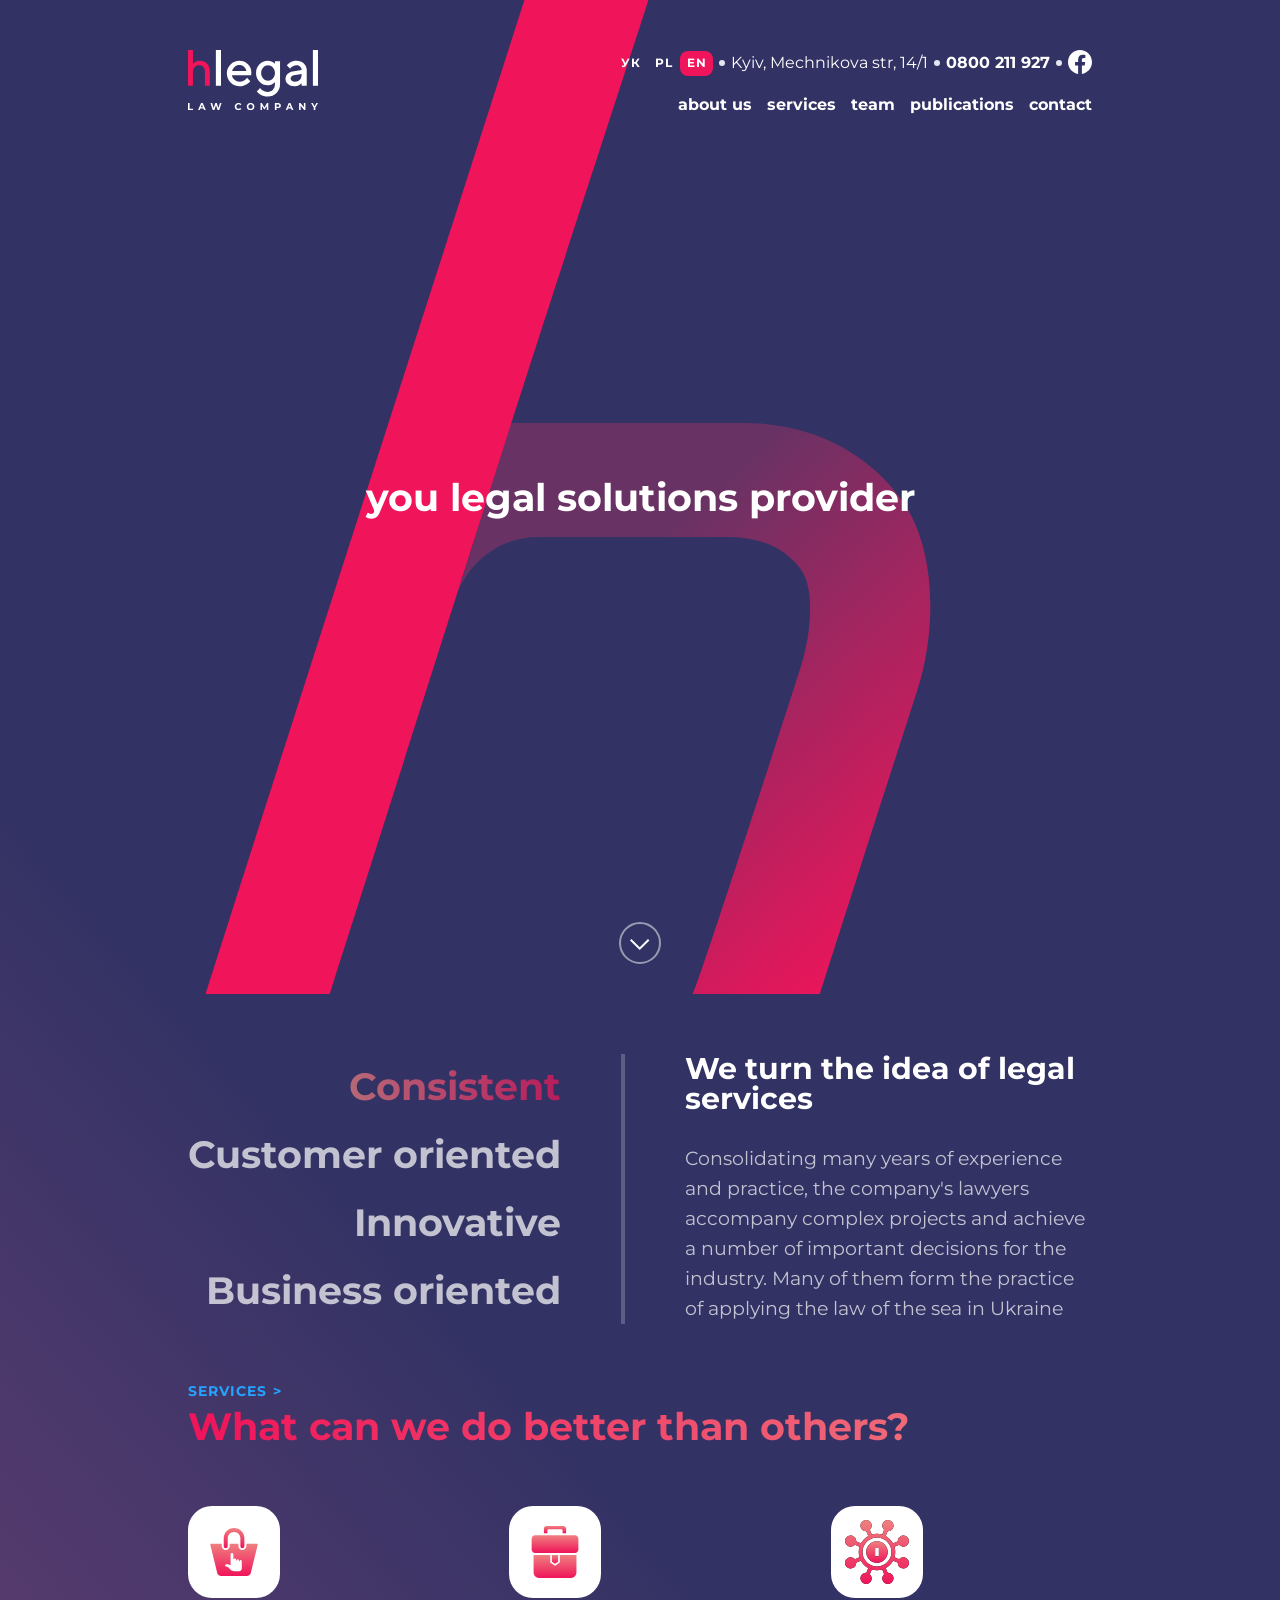
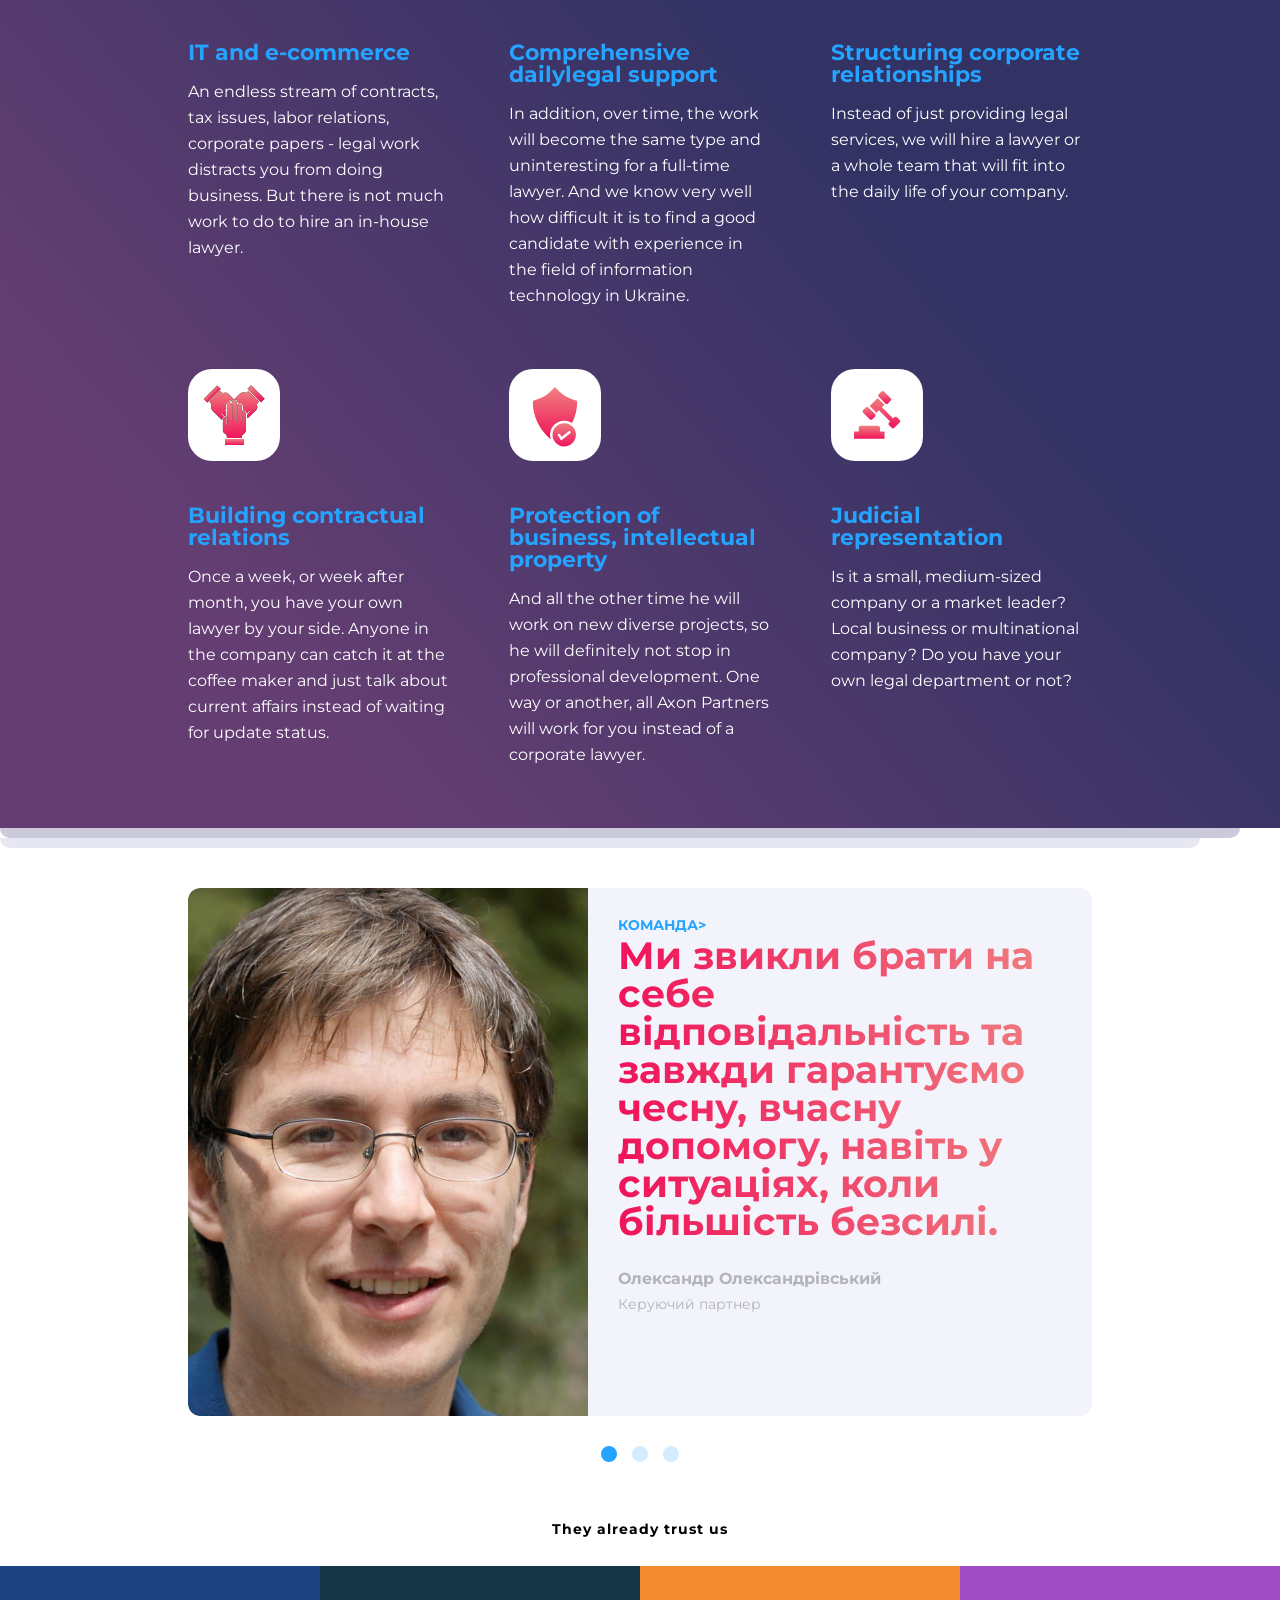
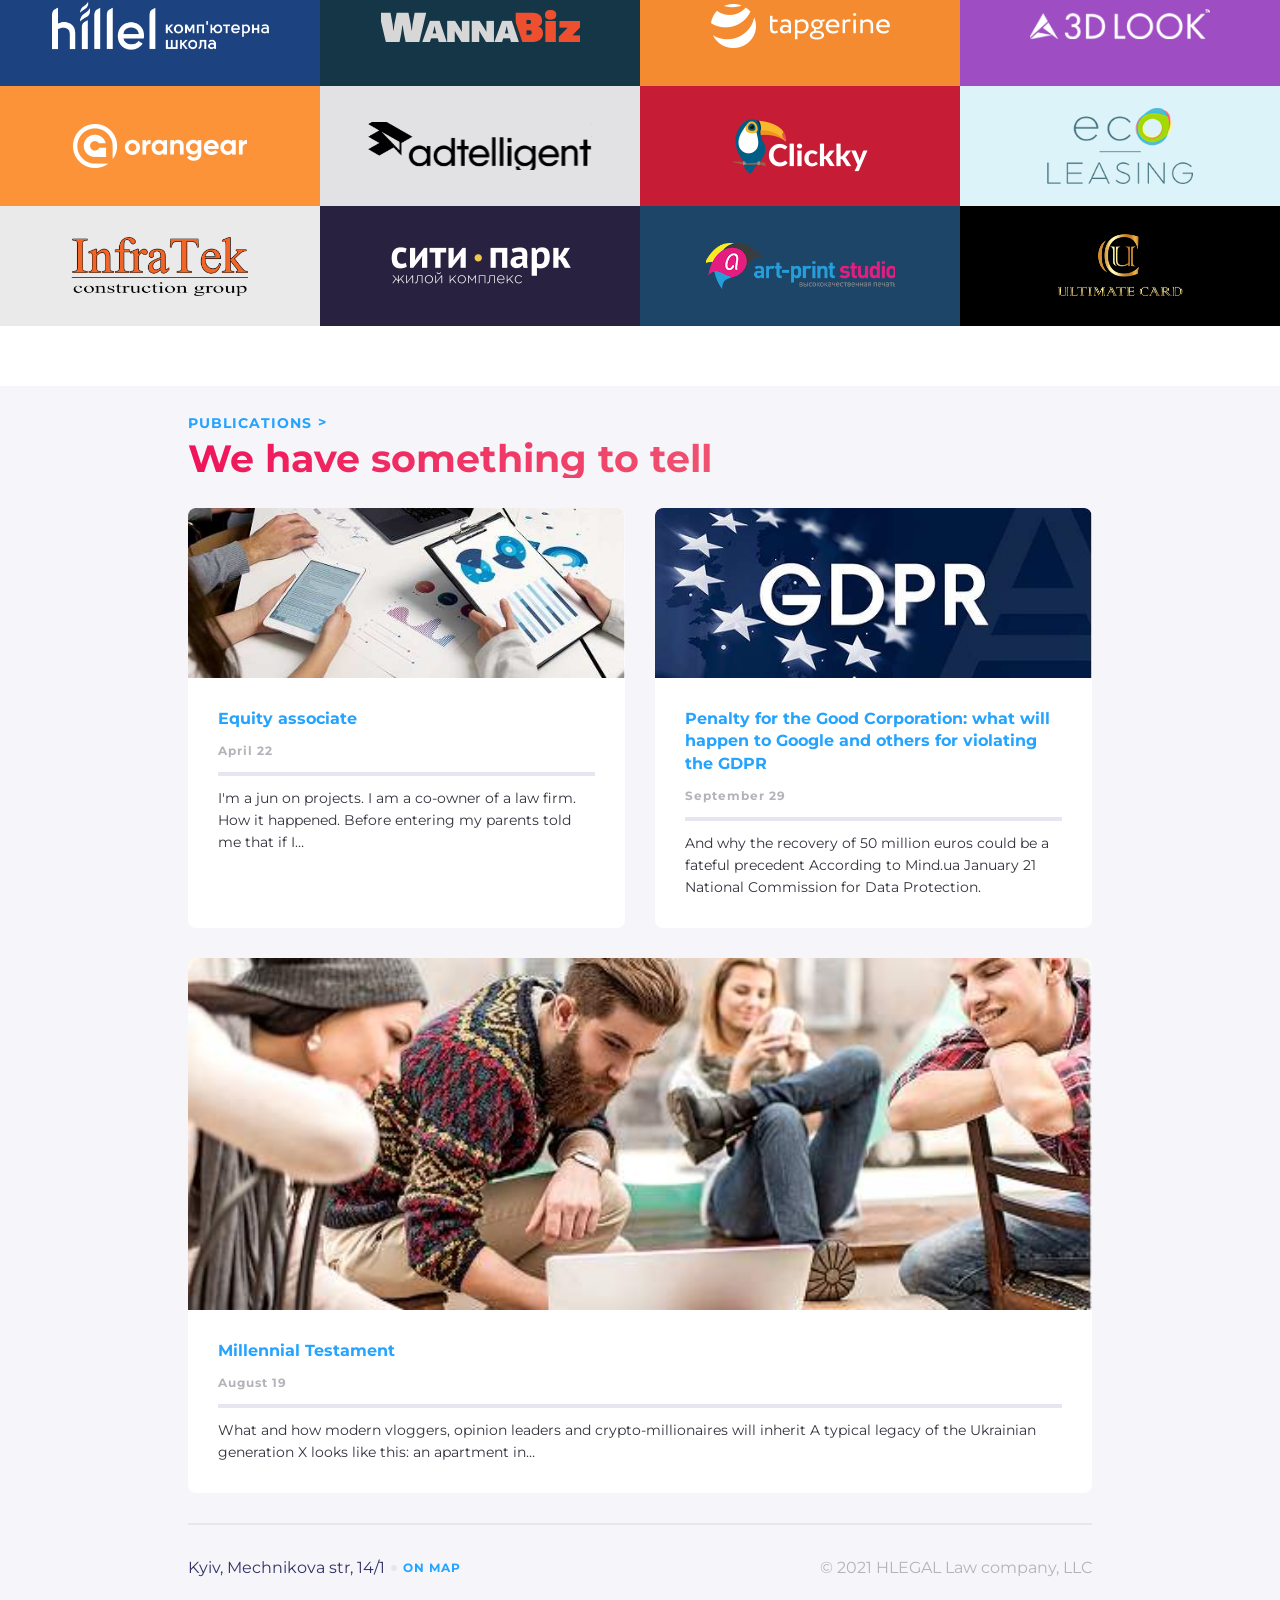
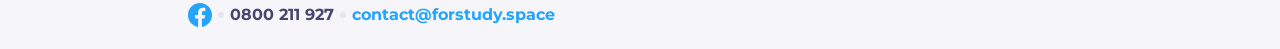
==== commit 9e5403ee: "graduated from the adaptive section partners" ====
--- a/index.html
+++ b/index.html
@@ -20,7 +20,9 @@
     <header class="container header">
         <div class="content header__content">
            <div class="header__logo">
-            <img src="./images/Logo.svg" alt="logo">
+            <a href="./index.html">
+                <img src="./images/Logo.svg" alt="logo">
+            </a>
            </div>
 
 
@@ -45,7 +47,7 @@
                     <a class="header__menu-link" href="#" title="about us">about us</a>
                 </li>
                 <li class="header__menu-item">
-                    <a class="header__menu-link" href="#" title="services">services</a>
+                    <a class="header__menu-link" href="service.html" title="services">services</a>
                 </li>
                 <li class="header__menu-item">
                     <a class="header__menu-link" href="#" title="team">team</a>
@@ -166,16 +168,30 @@
             <!-- Медіа-блок з фотографіяєю -->
             <div class="testimonial__media">
                 <picture>
-                     <!-- <source media="(min-width: 904px)" srcset="./images/image2x.jpg">
-                    <source srcset="./images/image1x.jpg 1x, ./images/image2x.jpg 2x"> -->
+                   
+                    <!-- <source srcset="./images/image1x.jpg 1x, ./images/image2x.jpg 2x"> -->
 
                     <img src="./images/image1x.jpg" class="photo-desktop-hd" alt="Олександр Олександрівський" loading="lazy">
                     <img src="./images/image2x.jpg" class="photo-desktop-sd" alt="Олександр Олександрівський" loading="lazy">
                     <img src="./images/image3x.jpg" class="photo-tablet-hd" alt="Олександр Олександрівський" loading="lazy">
                     <img src="./images/image4x.jpg" class="photo-tablet-sd" alt="Олександр Олександрівський" loading="lazy">
                     <img src="./images/image5x.jpg" class="photo-mobile" alt="Олександр Олександрівський" loading="lazy">
-
                     
+                     <!-- <source media="(min-width: 1920px)" srcset="./images/image1x.jpg">
+
+                    2. Обычные компьютеры и ноутбуки (от 1024px до 1399px) -->
+                    <!-- <source media="(min-width: 1440px)" srcset="./images/image2x.jpg"> -->
+
+                    <!-- 3. Нетбуки и большие планшеты в горизонтальном режиме (от 768px до 1023px) -->
+                    <!-- <source media="(min-width: 1024px)" srcset="./images/image3x.jpg"> -->
+
+                    <!-- 4. Обычные планшеты и большие телефоны (от 480px до 767px) -->
+                    <!-- <source media="(min-width: 768px)" srcset="./images/image4x.jpg"> -->
+
+                    <!-- 5. По умолчанию для маленьких мобильных экранов (до 479px) -->
+                    <!-- <img src="./images/image5x.jpg" class="testimonial__img" alt="Олександр Олександрівський" loading="lazy"> -->
+
+                
                 </picture>
             </div>
 
--- a/css/styles.css
+++ b/css/styles.css
@@ -749,9 +749,9 @@
 .testimonial__card {
   display: grid;
   grid-template-columns: auto 1fr;
-  background-color: #f3f3fc;
   border-radius: 12px;
   margin: 0 auto;
+  overflow: hidden;
 }
 @media (max-width: 984px) {
   .testimonial__card {
@@ -759,6 +759,7 @@
   }
 }
 .testimonial__content {
+  background-color: #f3f3fc;
   padding: 30px 30px 30px;
 }
 .testimonial__label {
@@ -826,8 +827,18 @@
 .testimonial__dot:hover {
   opacity: 0.6;
 }
-.testimonial .photo-tablet {
-  display: none; /* Скрываем изображение по умолчанию */
+.testimonial .testimonial__img {
+  width: 100%;
+  height: auto;
+}
+.testimonial .photo-desktop-hd {
+  display: block;
+}
+.testimonial .photo-desktop-sd,
+.testimonial .photo-tablet-hd,
+.testimonial .photo-tablet-sd,
+.testimonial .photo-mobile {
+  display: none;
 }
 @media (max-width: 1920px) {
   .testimonial .photo-desktop-hd {
@@ -936,14 +947,46 @@
 
 .partners__container {
   margin-top: 60px;
+}
+@media (max-width: 1680px) {
+  .partners__container {
+    width: 100%;
+  }
+}
+@media (max-width: 1400px) {
+  .partners__container {
+    width: 100%;
+  }
 }
 .partners__items {
   display: grid;
   grid-template-columns: repeat(4, 1fr);
   justify-items: center;
-  padding-top: 30px;
+  margin-top: 30px;
   border-radius: 12px;
   overflow: hidden;
+}
+@media (max-width: 1680px) {
+  .partners__items {
+    border-radius: 0;
+  }
+}
+@media (max-width: 1400px) {
+  .partners__items {
+    border-radius: 0;
+  }
+}
+@media (max-width: 984px) {
+  .partners__items {
+    grid-template-columns: repeat(3, 1fr);
+    border-radius: 0;
+  }
+}
+@media (max-width: 728px) {
+  .partners__items {
+    grid-template-columns: 1fr;
+    border-radius: 0;
+  }
 }
 .partners__item {
   display: flex;
@@ -954,7 +997,6 @@
 }
 .partners__item:nth-child(1) {
   background-color: #1c4280;
-  border-top-left-radius: 12px;
 }
 .partners__item:nth-child(2) {
   background-color: #143646;
@@ -964,7 +1006,6 @@
 }
 .partners__item:nth-child(4) {
   background-color: #9e4dc3;
-  border-top-right-radius: 12px;
 }
 .partners__item:nth-child(5) {
   background-color: #fd9339;
@@ -989,6 +1030,11 @@
 }
 .partners__item:nth-child(12) {
   background-color: #000000;
+}
+@media (max-width: 728px) {
+  .partners__item:nth-last-child(-n+6) {
+    display: none;
+  }
 }
 .partners__title {
   text-align: center;
